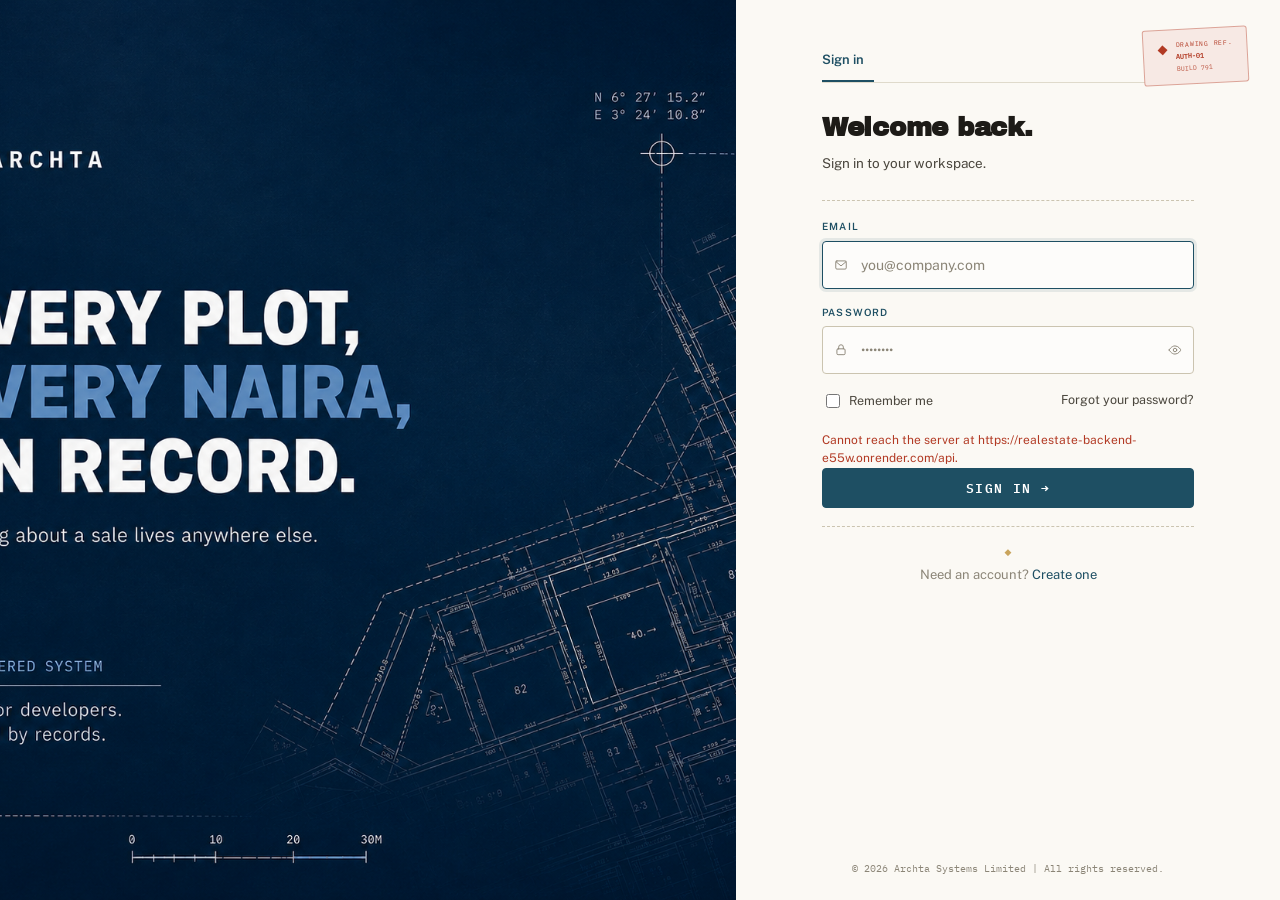
==== index.html @ e6be3edb "finish" ====
<!DOCTYPE html>
<html lang="en">
<head>
  <meta charset="UTF-8">
  <meta name="viewport" content="width=device-width, initial-scale=1.0">
  <meta name="color-scheme" content="light">
  <meta name="description" content="Archta — installment sales, allocations, collections and a daily AI brief for property developers.">
  <title>Archta — Real Estate Intelligence</title>

  <!-- Favicon as an inline SVG data URI: no extra file, no extra request, and
       no 404 in the console. The gold diamond on an indigo square is the same
       brand mark as the sidebar and the gate. -->
  <link rel="icon" href="data:image/svg+xml,%3Csvg xmlns='http://www.w3.org/2000/svg' viewBox='0 0 32 32'%3E%3Crect width='32' height='32' rx='7' fill='%231E4F63'/%3E%3Cpath d='M16 7l7 9-7 9-7-9z' fill='%23c9a45c'/%3E%3C/svg%3E">
  <link rel="apple-touch-icon" href="./apple-touch-icon.png">

  <!-- This URL gets pasted into WhatsApp constantly. Without these it previews
       as a blank card; with them every share is a small advertisement.
       og:image must be an absolute URL on a public host — a data URI is not
       fetched by WhatsApp or Twitter, so point this at a real file once you
       have one. realestate-frontend-pi.vercel.app is the confirmed frontend
       domain. -->
  <meta property="og:type" content="website">
  <meta property="og:site_name" content="Archta">
  <meta property="og:title" content="Archta — Real Estate Intelligence">
  <meta property="og:description" content="Installment sales, allocations and collections for property developers — with a brief on your desk at 7am telling you who has fallen behind.">
  <!-- TODO: og:image, og:url and server.js's own PRODUCTION_ORIGINS all
       point at realestate-frontend-pi.vercel.app — every one of them needs
       the same update, in the same commit, the day archta.io goes live.
       Nothing in this repo can confirm on its own whether that Vercel URL
       is still this deployment's real domain; verify against the actual
       Vercel project before changing it. -->
  <meta property="og:image" content="https://realestate-frontend-pi.vercel.app/og.png">
  <meta property="og:image:width" content="1200">
  <meta property="og:image:height" content="630">
  <!-- Placeholder — archta.io is not live yet. Update once it is. -->
  <meta property="og:url" content="https://archta.io">
  <meta name="twitter:card" content="summary_large_image">
  <meta name="theme-color" content="#1E4F63">

  <!-- Public Sans carries every UI surface now (realestate.css's --sans) —
       built for U.S. federal digital-records systems, the same job this
       product does for a developer's paper trail, and not the default
       everyone else's AI-generated dashboard also reaches for. Archivo
       Black is loaded for headline moments only (--display): the greeting,
       page titles, the gate — never body text. IBM Plex Mono is untouched:
       every money figure in the app still renders in it. portal.html and
       sign.html import the same three. -->
  <link rel="preconnect" href="https://fonts.googleapis.com">
  <link rel="preconnect" href="https://fonts.gstatic.com" crossorigin>
  <link href="https://fonts.googleapis.com/css2?family=Public+Sans:wght@400;500;600;700&family=Archivo+Black&family=IBM+Plex+Mono:wght@400;500;600&display=swap" rel="stylesheet">
  <link rel="stylesheet" href="./realestate.css">

  <!-- Sets window.__API_BASE__. A separate file rather than an inline block
       because the API serves this page under a CSP without 'unsafe-inline'. -->
  <script src="./config.js"></script>
</head>
<body>

<!-- ══ THE FRONT DOOR ═════════════════════════════════════════════════════
     Email and password, with Google as an option when GOOGLE_CLIENT_ID is
     configured on the server.

     What used to be here asked a Nigerian property developer to paste a raw
     JWT that somebody else generated by running `npm run token` in a
     terminal. There was no way to create an account, no way to reset a
     password, and no way to sign in from a second device. `npm run token`
     still exists — it is a debugging tool now, not the only way in. -->
<main class="gate" id="gate" hidden>
  <!-- THIRD rebuild of this panel, and the last: every prior round
       hand-built the blueprint (guides, mark, coordinates, compasses, floor
       plan, scale bar, headline) as positioned CSS/SVG pieces reproducing a
       reference image element-by-element. That reference now IS the panel —
       sup.png is the complete composition (logo, headline, blurb and all,
       baked into the pixels), so this section is just that one image,
       full-bleed, with no DOM to recreate any part of it. See .gate-brand
       in realestate.css for the background-image itself. -->
  <section class="gate-brand" role="img" aria-label="Archta. Every plot, every naira, on record. Nothing about a sale lives anywhere else."></section>

  <section class="gate-form-wrap">
    <!-- Item 13 — the rotated rust/terracotta stamp, reverted to the
         DRAWING REF. / AUTH-01 / BUILD 791 title-block text the earliest
         spec called for (a permit-number variant briefly replaced it).
         Decorative, same footing as every other drawing motif on this
         page: nothing here is a real license or a database record. -->
    <div class="gate-drawing-ref">
      <div class="gate-drawing-ref-diamond">◆</div>
      <div class="gate-drawing-ref-text">
        <div class="gate-drawing-ref-line1">DRAWING REF.</div>
        <div class="gate-drawing-ref-line2">AUTH-01</div>
        <div class="gate-drawing-ref-line3">BUILD 791</div>
      </div>
    </div>

    <div class="gate-card">

      <!-- The brand, for mobile only. Under 900px the whole left panel is
           hidden, which previously left a bare dark form with no indication of
           what you were signing into. Shown here instead of unhiding the panel
           because nobody scrolls past a product pitch to reach a password
           field on a phone. -->
      <div class="gate-card-brand"><i>◆</i> ARCHTA
        <span>Sales operations for property developers</span>
      </div>

      <div class="gate-tabs" role="tablist" id="gate-tabs">
        <button class="gate-tab" role="tab" id="tab-login" aria-selected="true" type="button">Sign in</button>
        <!-- Item 14 — hidden (realestate.css), not removed: realestate.js's
             wireGate() still does el('tab-register').addEventListener(...)
             and the boot sequence still does el('tab-register').hidden=true
             when registration is disabled — deleting the element outright
             would throw on both. Registration itself is untouched and still
             reachable via "Create one" below (item 24). -->
        <button class="gate-tab" role="tab" id="tab-register" aria-selected="false" type="button">Create account</button>
      </div>

      <!-- Sign in -->
      <form id="form-login" autocomplete="on" novalidate>
        <h1 class="gate-title">Welcome back.</h1>
        <p class="gate-sub" id="gate-login-sub">Sign in to your workspace.</p>

        <!-- Item 22's first dashed rule, repositioned per the approved
             reference image — after the subtitle and before the first
             field, not between the tab and the heading as the original
             text spec described. -->
        <hr class="gate-dashed">

        <div class="field gate-field-icon">
          <label for="login-email">Email</label>
          <svg class="gate-input-icon" viewBox="0 0 24 24" width="14" height="14" fill="none" stroke="currentColor" stroke-width="1.6" stroke-linecap="round" stroke-linejoin="round" aria-hidden="true">
            <rect x="3" y="5" width="18" height="14" rx="2"/><path d="M3.5 6.5l8.5 7 8.5-7"/>
          </svg>
          <input class="input" id="login-email" type="email" required autocomplete="username"
                 placeholder="you@company.com" spellcheck="false">
        </div>

        <div class="field gate-field-icon">
          <label for="login-password">Password</label>
          <svg class="gate-input-icon" viewBox="0 0 24 24" width="14" height="14" fill="none" stroke="currentColor" stroke-width="1.6" stroke-linecap="round" stroke-linejoin="round" aria-hidden="true">
            <rect x="5" y="10" width="14" height="10" rx="2"/><path d="M8 10V7a4 4 0 0 1 8 0v3"/>
          </svg>
          <input class="input" id="login-password" type="password" required autocomplete="current-password"
                 placeholder="••••••••">
          <!-- Password visibility toggle. Wired in realestate.js's
               wireGate(), not here — no inline onclick, same CSP reasoning
               every other handler in this app already follows. Two SVGs,
               one shown at a time via .hidden; the click handler swaps
               which one carries that class and flips the input's type. -->
          <button type="button" class="gate-password-toggle" id="toggle-login-password" aria-label="Show password">
            <svg class="gate-eye-icon" data-eye="on" viewBox="0 0 24 24" width="14" height="14" fill="none" stroke="currentColor" stroke-width="1.6" stroke-linecap="round" stroke-linejoin="round" aria-hidden="true">
              <path d="M2 12s3.5-7 10-7 10 7 10 7-3.5 7-10 7-10-7-10-7z"/><circle cx="12" cy="12" r="3"/>
            </svg>
            <svg class="gate-eye-icon hidden" data-eye="off" viewBox="0 0 24 24" width="14" height="14" fill="none" stroke="currentColor" stroke-width="1.6" stroke-linecap="round" stroke-linejoin="round" aria-hidden="true">
              <path d="M3 3l18 18"/>
              <path d="M10.6 5.2A10.6 10.6 0 0 1 12 5c6.5 0 10 7 10 7a17.6 17.6 0 0 1-3.1 4.1M6.6 6.6C4 8.3 2 12 2 12s3.5 7 10 7a9.7 9.7 0 0 0 4-.8"/>
              <path d="M9.9 9.9a3 3 0 0 0 4.2 4.2"/>
            </svg>
          </button>
        </div>

        <!-- Item 18 — moved out of gate-foot and up next to the field it
             belongs to. #link-forgot keeps its id and (therefore) its
             existing wireGate() click handler unchanged — only its position
             and class list move. remember-me has no backend/session-length
             counterpart to wire to; it is exactly as decorative here as it
             is in the reference design. -->
        <div class="gate-remember-row">
          <label class="gate-remember"><input type="checkbox" id="remember-me"> Remember me</label>
          <button class="link-quiet gate-forgot" type="button" id="link-forgot">Forgot your password?</button>
        </div>

        <p class="field-error hidden" id="login-error" role="alert"></p>

        <button class="btn primary block gate-submit" type="submit" id="login-submit">SIGN IN →</button>

        <div class="gate-alt" id="alt-login" hidden>or</div>
        <div id="google-slot"></div>

        <hr class="gate-dashed">
        <div class="gate-diamond-sep" aria-hidden="true">◆</div>

        <div class="gate-foot gate-foot-center">
          <span>Need an account? <button class="link-quiet" type="button" id="link-to-register">Create one</button></span>
        </div>
      </form>

      <!-- Create account -->
      <form id="form-register" autocomplete="on" novalidate hidden>
        <h1 class="gate-title">Create your workspace</h1>
        <p class="gate-sub" id="gate-register-sub">Your projects, buyers and payments, in one place.</p>

        <div class="field">
          <label for="reg-name">Your name</label>
          <input class="input" id="reg-name" type="text" autocomplete="name" placeholder="Chidi Okafor">
        </div>

        <div class="field">
          <label for="reg-company">Company</label>
          <input class="input" id="reg-company" type="text" autocomplete="organization" placeholder="Adron Homes">
        </div>

        <div class="field">
          <label for="reg-email">Email</label>
          <input class="input" id="reg-email" type="email" required autocomplete="username"
                 placeholder="you@company.com" spellcheck="false">
        </div>

        <div class="field">
          <label for="reg-password">Password</label>
          <input class="input" id="reg-password" type="password" required autocomplete="new-password"
                 placeholder="At least 12 characters">
          <p class="field-hint">Minimum 12 characters. Longer beats complicated.</p>
        </div>

        <p class="field-error hidden" id="reg-error" role="alert"></p>

        <button class="btn primary block lg mt-1" type="submit" id="reg-submit">Create account</button>

        <div class="gate-foot">
          <span>Already have one? <button class="link-quiet" type="button" id="link-to-login">Sign in</button></span>
        </div>
      </form>

      <!-- Forgot password — support-assisted for now, not self-service.
           Self-service reset emails would only ever reach this deployment's
           own Resend account owner, not the buyer or developer asking, so
           there is no form here to submit. -->
      <form id="form-forgot" novalidate hidden>
        <h1 class="gate-title">Reset your password</h1>
        <p class="gate-sub">Please contact support to reset your password.</p>

        <div class="gate-foot">
          <button class="link-quiet" type="button" id="link-back-login">Back to sign in</button>
        </div>
      </form>

      <!-- Choose a new password (reached from the emailed link) -->
      <form id="form-reset" autocomplete="on" novalidate hidden>
        <h1 class="gate-title">Choose a new password</h1>
        <p class="gate-sub">Then you will be signed straight in.</p>

        <div class="field">
          <label for="reset-password">New password</label>
          <input class="input" id="reset-password" type="password" required autocomplete="new-password"
                 placeholder="At least 12 characters">
        </div>

        <p class="field-error hidden" id="reset-error" role="alert"></p>

        <button class="btn primary block lg mt-1" type="submit" id="reset-submit">Set password and sign in</button>

        <div class="gate-foot">
          <button class="link-quiet" type="button" id="link-reset-cancel">Back to sign in</button>
        </div>
      </form>

      <!-- SECTION 2 — shown instead of landing in the app when POST /login
           answers requires_2fa: true (owner accounts with 2FA on). -->
      <form id="form-2fa" autocomplete="off" novalidate hidden>
        <h1 class="gate-title">Enter your code</h1>
        <p class="gate-sub">Open your authenticator app and enter the current code.</p>

        <div class="field">
          <label for="tfa-login-code">Code</label>
          <input class="input mono" id="tfa-login-code" inputmode="numeric" autocomplete="one-time-code"
                 maxlength="6" placeholder="123456" required>
        </div>

        <p class="field-hint">Lost your device? Use one of your backup codes instead.</p>

        <p class="field-error hidden" id="tfa-login-error" role="alert"></p>

        <button class="btn primary block lg mt-1" type="submit" id="tfa-login-submit">Verify</button>

        <div class="gate-foot">
          <button class="link-quiet" type="button" id="link-2fa-cancel">Back to sign in</button>
        </div>
      </form>

    </div>

    <!-- Item 25 — outside .gate-card on purpose: this stays visible across
         every gate form (sign in, reset, 2FA), not just login. The year
         itself is set once in realestate.js's wireGate() — no inline
         <script>, same CSP reasoning config.js's own header explains. -->
    <p class="gate-footer-line">© <span class="gate-footer-year"></span> Archta Systems Limited | All rights reserved.</p>
  </section>
</main>

<!-- ══ THE APP ═══════════════════════════════════════════════════════════ -->
<div class="shell" id="app" hidden>

  <aside class="sidebar" id="sidebar">
    <div class="sidebar-brand"><i>◆</i> ARCHTA</div>

    <!-- Only shown once a person belongs to more than one workspace —
         see realestate.js's renderWorkspaceSwitcher(). -->
    <div class="workspace-switcher hidden" id="workspace-switcher"></div>

    <nav class="nav" id="nav">
      <!-- Only shown when /auth/me reports is_group_owner — most owners are
           not part of a group, so this is hidden by default rather than a
           permanently-visible dead link. See realestate.js's
           renderGroupLink(). -->
      <div class="nav-group" id="nav-group-group">
        <div class="nav-label">Group</div>
        <a class="nav-item" href="#/group" data-nav="group"><span class="ico">◆</span> Group dashboard</a>
      </div>

      <div class="nav-group">
        <div class="nav-label">Operations</div>
        <a class="nav-item" href="#/dashboard" data-nav="dashboard"><span class="ico">◈</span> Command Center</a>
        <a class="nav-item" href="#/at-risk" data-nav="at-risk"><span class="ico">▲</span> At risk <span class="nav-count is-alert hidden" id="count-risk"></span></a>
        <a class="nav-item" href="#/tasks" data-nav="tasks"><span class="ico">✓</span> Tasks <span class="nav-count hidden" id="count-tasks"></span></a>
      </div>

      <div class="nav-group">
        <div class="nav-label">Inventory</div>
        <a class="nav-item" href="#/projects" data-nav="projects"><span class="ico">▣</span> Projects</a>
        <a class="nav-item" href="#/units" data-nav="units"><span class="ico">▤</span> Units</a>
      </div>

      <div class="nav-group">
        <div class="nav-label">Sales</div>
        <a class="nav-item" href="#/customers" data-nav="customers"><span class="ico">◎</span> Buyers</a>
        <a class="nav-item" href="#/reservations" data-nav="reservations"><span class="ico">◇</span> Reservations</a>
        <a class="nav-item" href="#/payments" data-nav="payments"><span class="ico">₦</span> Payments</a>
        <a class="nav-item" href="#/commissions" data-nav="commissions"><span class="ico">%</span> Commissions</a>
        <a class="nav-item" href="#/documents" data-nav="documents"><span class="ico">▥</span> Documents</a>
      </div>

      <div class="nav-group">
        <div class="nav-label">Management</div>
        <a class="nav-item" href="#/reports" data-nav="reports"><span class="ico">◫</span> Reports</a>
        <a class="nav-item" href="#/settings" data-nav="settings"><span class="ico">⚙</span> Settings</a>
      </div>
    </nav>

    <div class="sidebar-foot">
      <button class="who" id="btn-account" type="button">
        <span class="avatar" id="who-initials">—</span>
        <span class="who-text">
          <span class="who-name" id="who-name">Loading…</span>
          <span class="who-org" id="who-org"></span>
        </span>
      </button>
    </div>
  </aside>

  <div class="main">
    <header class="topbar">
      <button class="icon-btn menu-btn" id="btn-menu" type="button" aria-label="Menu">☰</button>

      <div class="search">
        <span class="ico">⌕</span>
        <input id="search-input" type="search" placeholder="Search buyers, units, projects…"
               autocomplete="off" spellcheck="false"
               aria-label="Search buyers, units and projects. Press slash to focus.">
        <!-- Decorative: the shortcut is announced in the input's own label
             instead, so a screen reader hears it once rather than as a stray
             character after the field. -->
        <kbd aria-hidden="true">/</kbd>
        <div class="search-results hidden" id="search-results"></div>
      </div>

      <div class="topbar-right">
        <!-- SECTION 14 — offline-first mode, sales_rep only. Both start
             hidden; realestate.js's own online/offline listeners and
             offline-queue.js's refreshSyncBadge() are what ever unhide
             them, and only for that one role. -->
        <span class="offline-banner hidden" id="offline-banner">Offline</span>
        <span class="sync-status hidden" id="sync-status" title="Tap to retry any failed submissions"></span>
        <span class="dateline" id="dateline"></span>
        <!-- SECTION 1 — push notifications. Hidden until R.notifications'
             own init has a real unread count to show; realestate.js wires
             the click handler and the dropdown. -->
        <button class="icon-btn" id="btn-notifications" type="button" aria-label="Notifications">
          <span aria-hidden="true">&#128276;&#xFE0E;</span><span class="notif-badge hidden" id="notif-count"></span>
        </button>
        <div class="notif-dropdown hidden" id="notif-dropdown"></div>
        <button class="btn ghost sm" id="btn-signout" type="button">Sign out</button>
        <!-- Under 640px the search bar gets squeezed between the hamburger and
             this button. Text hides, this icon-only twin takes over — same
             handler, .icon-btn like every other icon-only control in the app. -->
        <button class="icon-btn signout-icon-btn" id="btn-signout-icon" type="button" aria-label="Sign out">⎋</button>
      </div>
    </header>

    <div class="page" id="view"></div>
  </div>
</div>

<!-- Mobile only (realestate.css, max-width: 640px) — replaces the hamburger
     sidebar as the primary way to move around at that width, not an addition
     to it. Shares data-nav with the sidebar's own links on purpose: renderRoute
     already toggles .is-active on every [data-nav] element in the document
     (not just the sidebar's), and applyNavForRole already shows/hides every
     [data-nav] element by role the same way — so a role with a restricted nav
     (a Sales Executive has no 'at-risk' or 'tasks') gets a bottom nav with
     fewer tabs rather than one that 403s when tapped, for free, no new logic
     needed for either. -->
<!-- No .hidden class here — that utility is display:none !important
     (realestate.css), which would out-rank any later media-query override.
     Visibility below 640px is handled purely by .bottom-nav's own base rule
     (display:none) and its @media override, same as every other pure
     breakpoint-driven show/hide in this file. -->
<nav class="bottom-nav" id="bottom-nav" aria-label="Primary">
  <a class="bottom-nav-item" href="#/dashboard" data-nav="dashboard">
    <svg class="bottom-nav-icon" viewBox="0 0 24 24" fill="none" stroke="currentColor" stroke-width="1.6" stroke-linecap="round" stroke-linejoin="round">
      <rect x="4" y="4" width="7" height="7"/><rect x="13" y="4" width="7" height="7"/>
      <rect x="4" y="13" width="7" height="7"/><rect x="13" y="13" width="7" height="7"/>
    </svg>
    <span>Dashboard</span>
  </a>
  <a class="bottom-nav-item" href="#/customers" data-nav="customers">
    <svg class="bottom-nav-icon" viewBox="0 0 24 24" fill="none" stroke="currentColor" stroke-width="1.6" stroke-linecap="round" stroke-linejoin="round">
      <circle cx="8.5" cy="8" r="3.2"/><path d="M3 20c0-3.9 2.5-6.2 5.5-6.2S14 16.1 14 20"/>
      <circle cx="16.5" cy="9" r="2.6"/><path d="M13.8 14.3c.7-.5 1.6-.8 2.7-.8 2.6 0 4.5 1.8 4.5 5.3"/>
    </svg>
    <span>Buyers</span>
  </a>
  <a class="bottom-nav-item" href="#/at-risk" data-nav="at-risk">
    <svg class="bottom-nav-icon" viewBox="0 0 24 24" fill="none" stroke="currentColor" stroke-width="1.6" stroke-linecap="round" stroke-linejoin="round">
      <path d="M12 4.5l8.5 14.5H3.5z"/><path d="M12 10v3.5"/><path d="M12 16.5v.01"/>
    </svg>
    <span class="bottom-nav-badge hidden" id="bottom-count-risk"></span>
    <span>At Risk</span>
  </a>
  <a class="bottom-nav-item" href="#/payments" data-nav="payments">
    <svg class="bottom-nav-icon" viewBox="0 0 24 24" fill="none" stroke="currentColor" stroke-width="1.6" stroke-linecap="round" stroke-linejoin="round">
      <path d="M6 3h12v18l-2-1.3L14 21l-2-1.3L10 21l-2-1.3L6 21z"/><path d="M9 8h6M9 11.5h6M9 15h4"/>
    </svg>
    <span>Payments</span>
  </a>
  <a class="bottom-nav-item" href="#/tasks" data-nav="tasks">
    <svg class="bottom-nav-icon" viewBox="0 0 24 24" fill="none" stroke="currentColor" stroke-width="1.6" stroke-linecap="round" stroke-linejoin="round">
      <path d="M5 13l4.5 4.5L19 7"/>
    </svg>
    <span class="bottom-nav-badge hidden" id="bottom-count-tasks"></span>
    <span>Tasks</span>
  </a>
</nav>

<div class="toasts" id="toasts"></div>
<div id="overlay"></div>

<script src="./realestate.js"></script>
<script src="./offline-queue.js"></script>
<script src="./screens.js"></script>
</body>
</html>
---- realestate.css ----
/* ══════════════════════════════════════════════════════════════════════════
   ARCHTA — Real Estate Intelligence
   "Site Register." Built from the instruments of the trade this product
   actually runs on — a surveyor's benchmark, a permit stamp, a register
   book — instead of the generic indigo-SaaS palette every AI-generated
   dashboard reaches for this year. Third pass on this file: the first was
   black+gold, the second was light indigo (clean, but forgettable — see
   this file's own git history for the honest verdict), this one keeps the
   working structure of the second while replacing the two things that
   actually made it forgettable: the accent itself, and the typeface.

   THE IDEA
   Warm limestone paper, white cards, one deep cyanotype-blueprint teal
   (#1E4F63) carrying every primary action, link and "selected" state —
   the same JOB indigo did, drawn from architectural drafting instead of
   picked as "a nice blue". Gold is restored as the one rare signature,
   carried over from every earlier version of this product because it is
   the detail that already proved it works: the ◆ mark, and the Morning
   Brief's stamp. Nowhere else.

     blueprint   the one working accent — every button, every link, "selected"
     gold        rare on purpose — the mark, and the brief's stamp. Nothing else.
     moss        money in / positive outcomes
     warn        needs attention, not yet urgent
     danger      overdue / broken / failed
     dim         everything that is merely true

   WHAT IS DELIBERATELY ABSENT
   No glassmorphism, no gradient-on-gradient, no neon, no rounded-lg-
   everywhere. Hairline borders and small radii do the structural work a
   drop shadow would elsewhere — closer to a drawing on a table than a
   floating SaaS card.

   STRUCTURE
     1. Tokens          8. Tables
     2. Reset + type    9. Forms + buttons
     3. Auth gate      10. Badges, chips, tags
     4. App shell      11. Modal + drawer
     5. Sidebar        12. Toast
     6. Topbar         13. Dashboard-specific
     7. Cards + stats  14. Utilities + motion + responsive
   ══════════════════════════════════════════════════════════════════════════ */

/* ── 1. Tokens ─────────────────────────────────────────────────────────── */
:root {
  /* Surfaces, lightest first. Warm limestone, not cream — deliberately not
     the "warm cream + serif" combination that has become its own cliché. */
  --bg:        #EEEAE2;
  --bg-2:      #E7E2D8;
  --bg-3:      #DFDACD;
  --panel:     #FBF9F4;
  --panel-2:   #F2EFE7;
  --panel-3:   #E9E4D8;

  --line:        #DFDACB;
  --line-strong: #CBC4B0;
  --line-gold:   #E8D5A0;

  --text:       #1D1B17;
  --text-dim:   #4A463D;
  --text-faint: #8B8577;

  /* Gold survives as exactly two things: the ◆ mark, and the brief card's
     stamp. Never a background wash, never a general "pending" colour — see
     badges below, which now lean on warn/moss/danger/accent for that. */
  --gold:      #C9A45C;
  --gold-deep: #8A6526;
  --gold-soft: #FEF9EE;

  /* The one working accent, replacing indigo. Deep, desaturated cyanotype
     teal — drafting-table blue, not a SaaS blue. */
  --accent:       #1E4F63;
  --accent-2:     #163B4B;
  --accent-soft:  #E4EEF1;
  --accent-faint: #EFF5F6;

  /* The one surface that stays dark — the sidebar and the gate's brand
     panel, matched to sup.png's own deep navy so the login page and the
     app shell read as one product rather than two different dark blues. */
  --sidebar-bg:          #0B1F2E;
  --sidebar-line:        rgba(255, 255, 255, 0.08);
  --sidebar-text:        rgba(255, 255, 255, 0.58);
  --sidebar-text-active: #FFFFFF;
  --sidebar-active-bg:   #1A4A63;

  --danger:      #B23A24;
  --danger-soft: #F7E9E4;
  --moss:        #2F6B45;
  --moss-soft:   #E7F1E5;
  --warn:        #96631C;
  --warn-soft:   #F5EDD9;

  --ink-inv: #FFFFFF;

  /* Three faces, each with one job. --display (Archivo Black) is used
     sparingly — headline moments only (the greeting, page titles, the
     gate), never body text. --sans (Public Sans) is everything else —
     built for government records systems, the same job this product does
     for a developer's paper trail, and about as far from Inter's
     ubiquity as a legible UI face gets. --mono (IBM Plex Mono) is
     unchanged from every earlier version — it was already right. */
  --display: 'Archivo Black', 'Arial Black', sans-serif;
  --serif: 'Archivo Black', 'Arial Black', sans-serif;
  --sans:  'Public Sans', -apple-system, BlinkMacSystemFont, 'Segoe UI', system-ui, sans-serif;
  --mono:  'IBM Plex Mono', ui-monospace, 'SF Mono', Menlo, monospace;

  --sidebar-w: 236px;
  --topbar-h: 60px;
  /* Smaller, more architectural radii than a default SaaS "rounded-lg" —
     closer to a stamped permit tag than a soft app icon. */
  --radius: 4px;
  --radius-sm: 3px;

  /* A white-surfaced product still needs real shadows for anything that
     floats — there is no lighter surface to fall back on the way a dark
     theme uses a raised panel. Indigo-tinted rather than pure black, so a
     modal's shadow reads as part of the same palette instead of a generic
     drop-shadow. */
  --lift: 0 20px 60px rgba(30, 27, 75, 0.18);
  --lift-sm: 0 4px 12px rgba(0, 0, 0, 0.15);

  /* Design item 7 — one easing curve for every transition in the app,
     used already (var(--ease) appears throughout this file); the value
     itself changed here so every one of those existing uses picks up the
     new curve for free, rather than a second token being introduced
     alongside the old one. */
  --ease: cubic-bezier(0.4, 0, 0.2, 1);
}

/* ── 2. Reset + type ───────────────────────────────────────────────────── */
*, *::before, *::after { box-sizing: border-box; }

/* ── THE hidden ATTRIBUTE MUST WIN ─────────────────────────────────────────
   This is not boilerplate. The browser hides [hidden] elements through its own
   stylesheet, and ANY author `display` declaration beats a UA one — specificity
   does not even come into it. So `.gate { display: grid }` on
   `<main class="gate" hidden>` left the element fully visible.

   The symptom was the sign-in page and the whole app shell rendering stacked in
   one 200vh scrolling document, which is what "the login page sitting just
   above the dashboard" was. `#alt-login` (display:flex) and `#gate-tabs`
   (display:flex) were quietly broken the same way.

   Every element this app shows and hides uses the attribute, so this one rule
   is load-bearing. Do not remove it, and do not give a hideable element a
   `display` value expecting `hidden` to override it. */
[hidden] { display: none !important; }

html { -webkit-text-size-adjust: 100%; }

body {
  margin: 0;
  background: var(--bg);
  color: var(--text);
  font-family: var(--sans);
  font-size: 14px;
  line-height: 1.55;
  -webkit-font-smoothing: antialiased;
  -moz-osx-font-smoothing: grayscale;
}

h1, h2, h3, h4 { margin: 0; font-weight: 600; letter-spacing: -0.01em; }
p { margin: 0; }
a { color: inherit; }

button, input, select, textarea { font: inherit; color: inherit; }
button { cursor: pointer; background: none; border: none; padding: 0; }

::selection { background: var(--accent); color: #fff; }

:focus-visible {
  outline: 2px solid var(--accent);
  outline-offset: 2px;
  border-radius: 3px;
}

/* Scrollbars, so a light app does not get a jarring OS-default grey gutter. */
* { scrollbar-width: thin; scrollbar-color: var(--line-strong) var(--panel-2); }
*::-webkit-scrollbar { width: 10px; height: 10px; }
*::-webkit-scrollbar-track { background: var(--panel-2); }
*::-webkit-scrollbar-thumb { background: var(--line-strong); border-radius: 6px; }
*::-webkit-scrollbar-thumb:hover { background: var(--text-faint); }

/* Money. Tabular figures so a column of Naira lines up on the comma —
   the single most important typographic decision in the product. IBM Plex
   Mono stays exactly where it was; nothing about this token changed. */
.mono, .money {
  font-family: var(--mono);
  font-variant-numeric: tabular-nums;
  letter-spacing: -0.02em;
}

.eyebrow {
  font-size: 10px;
  letter-spacing: 0.2em;
  text-transform: uppercase;
  color: var(--text-faint);
  font-weight: 600;
}

/* --serif is Archivo Black now (a single 900-weight cut, no lighter weight
   shipped) — used by portal.js/sign.js's own empty-state titles and
   greeting headline via this class. font-weight:900, not 400: the old
   value was correct for Fraunces (a variable serif) and is exactly wrong
   here, since a browser asked for a weight the loaded face doesn't have
   either falls back out of the font stack or fakes a synthetic thin cut. */
.serif { font-family: var(--serif); text-transform: uppercase; font-weight: 900; }

/* ── 3. Auth gate ──────────────────────────────────────────────────────── */
.gate {
  min-height: 100vh;
  min-height: 100dvh;
  display: grid;
  grid-template-columns: 1.15fr 0.85fr;
  background: var(--bg);
}

/* THIRD rebuild of this panel. The first two hand-built the blueprint
   composition (guides, mark, coordinates, compasses, floor plan, scale
   bar, headline) as individually-positioned CSS/SVG pieces, chasing a
   reference image element-by-element across several rounds. sup.png is
   that composition already finished — headline and blurb baked into the
   pixels — so the panel is now just that one image, full-bleed. Nothing
   here is recreated in CSS or SVG.

   background-size:cover: sup.png was re-exported at 1351x1164 (~1.16:1)
   specifically to match this panel's own on-screen ratio — .gate gives
   this section 1.15 of 2fr, and with height pinned to the full viewport
   that ratio is roughly (0.575 * window width) : window height, which
   runs ~0.92:1 at 16:10 down to ~1.15-1.2:1 on a shorter/wider window.
   The original 1141x1379 (0.83:1, portrait) was badly mismatched against
   that — cover cropped the top and bottom (the "logo/scale-bar cut off"
   failure the very first hand-built version of this panel also had),
   contain left visible letterbox bars on the sides instead. The
   re-exported ratio sits close enough to the panel's real range that
   cover now fills edge-to-edge with only a sliver of crop at the extremes.
   var(--sidebar-bg) shows behind the image if it fails to load. */
.gate-brand {
  background: var(--sidebar-bg) url('./sup.png') center / cover no-repeat;
}

/* Three statements about behaviour, replacing what used to be three numbers
   pretending to be live metrics. Prose, because each one needs a clause to
   mean anything. */
.gate-points {
  list-style: none;
  margin: 34px 0 0;
  padding: 26px 0 0;
  border-top: 1px solid rgba(255, 255, 255, 0.12);
  display: flex;
  flex-direction: column;
  gap: 13px;
  max-width: 46ch;
}

.gate-points li {
  position: relative;
  padding-left: 20px;
  font-size: 13.5px;
  line-height: 1.55;
  color: rgba(255, 255, 255, 0.55);
}

/* A plain dot, not a gold diamond — the ◆ mark stays the one place that
   glyph and that colour appear together. */
.gate-points li::before {
  content: '•';
  position: absolute;
  left: 0;
  top: 0;
  color: rgba(255, 255, 255, 0.7);
  font-size: 13px;
  line-height: 1.6;
}

.gate-points b { color: rgba(255, 255, 255, 0.85); font-weight: 600; }

/* Desktop hides this: the full brand panel is already on the left, and two
   wordmarks on one screen is a mistake. It exists for the mobile breakpoint,
   where that panel is gone — so unlike .gate-brand above, this one sits on
   the WHITE form side, and reads accordingly: indigo text, gold mark. */
.gate-card-brand { display: none; }

.gate-form-wrap {
  position: relative;
  display: flex;
  flex-direction: column;
  align-items: center;
  padding: 40px 28px 24px;
  background: var(--panel);
}

/* Item 13, rebuilt to match the approved reference image — a rotated
   rust/terracotta permit stamp, not the mono title-block the text spec
   originally described. Reuses --danger/--danger-soft rather than
   introducing a new colour token: it is already this exact rust-red
   (#B23A24) elsewhere in the palette, just never on a light tint background
   like a real ink stamp before now. */
.gate-drawing-ref {
  position: absolute;
  top: 28px; right: 32px;
  display: flex;
  align-items: flex-start;
  gap: 8px;
  padding: 10px 14px;
  border: 1px solid rgba(178, 58, 36, 0.4);
  border-radius: 3px;
  background: var(--danger-soft);
  transform: rotate(-3deg);
}
.gate-drawing-ref-diamond { color: var(--danger); font-size: 13px; line-height: 1; margin-top: 2px; }
.gate-drawing-ref-line1 {
  font-family: var(--mono); font-size: 6.5px; text-transform: uppercase;
  letter-spacing: 0.12em; color: var(--danger); line-height: 1.5;
}
.gate-drawing-ref-line2 {
  font-family: var(--mono); font-size: 7px; font-weight: 600; color: var(--danger);
  line-height: 1.5; margin-top: 2px;
}
.gate-drawing-ref-line3 {
  font-family: var(--mono); font-size: 6.5px; color: var(--danger); opacity: 0.85;
  line-height: 1.5; margin-top: 2px;
}

.gate-card { width: 100%; max-width: 372px; }

/* Item 25 — outside .gate-card (index.html), always visible regardless of
   which gate form is showing; margin-top:auto is what pins it to the
   bottom of the flex column above. */
.gate-footer-line {
  margin-top: auto;
  padding-top: 24px;
  font-family: var(--mono);
  font-size: 10px;
  color: var(--text-faint);
  text-align: center;
}

.gate-title {
  font-family: var(--display);
  text-transform: none;
  font-size: 26px;
  font-weight: 900;
  letter-spacing: -0.01em;
  margin-bottom: 6px;
}

.gate-sub { color: var(--text-dim); margin-bottom: 26px; font-size: 13.5px; }

/* Tabs: sign in / create account. An underline indicator, not a filled
   pill — the accent colour IS the "you are here" signal now. Only Sign In
   is ever visible now (Create account hidden — item 14, see index.html's
   own comment on why it is display:none and not removed from the DOM). */
.gate-tabs {
  display: flex;
  gap: 4px;
  border-bottom: 1px solid var(--line);
  margin-bottom: 24px;
}

#tab-register { display: none; }

.gate-tab {
  flex: 1;
  padding: 10px 10px;
  padding-bottom: 10px;
  white-space: nowrap;
  border-bottom: 2.5px solid transparent;
  font-size: 13px;
  font-weight: 500;
  color: var(--text-faint);
  transition: color .18s var(--ease), border-color .18s var(--ease);
}

/* The one remaining tab: a label, not a control competing for a full flex
   share it no longer needs to share with anything. */
#tab-login { flex: 0; padding-left: 0; }

.gate-tab[aria-selected='true'] { color: var(--accent); border-bottom-color: var(--accent); font-weight: 600; }
.gate-tab:hover:not([aria-selected='true']) { color: var(--text-dim); }

.gate-alt {
  display: flex;
  align-items: center;
  gap: 12px;
  margin: 22px 0;
  color: var(--text-faint);
  font-size: 11px;
  letter-spacing: 0.14em;
  text-transform: uppercase;
}

.gate-alt::before, .gate-alt::after {
  content: '';
  flex: 1;
  height: 1px;
  background: var(--line);
}

/* Google renders its own button into this slot. */
#google-slot { display: flex; justify-content: center; }

/* Item 22 — the three dashed rules, replacing solid border-tops as the
   section separator inside the sign-in form specifically (the other gate
   forms — register, reset, 2FA — keep their existing solid .gate-foot
   border-top; this redesign only reaches the form item 16-24 describe). */
.gate-dashed { border: none; border-top: 1px dashed var(--line-strong); margin: 18px 0; }

/* Item 23 — between the last dashed rule and "Need an account". */
.gate-diamond-sep { text-align: center; color: var(--gold); font-size: 9px; margin: 6px 0; }

.gate-foot {
  margin-top: 26px;
  padding-top: 20px;
  border-top: 1px solid var(--line);
  font-size: 12.5px;
  color: var(--text-faint);
  display: flex;
  justify-content: space-between;
  gap: 12px;
  flex-wrap: wrap;
}

/* Item 24 — the sign-in form's own foot has only "Need an account?" left in
   it (Forgot your password moved up to .gate-remember-row, item 18), so the
   space-between/border-top treatment above (still used by every other gate
   form) is overridden here for a single centered line instead. */
.gate-foot-center {
  margin-top: 0;
  padding-top: 0;
  border-top: none;
  justify-content: center;
  font-size: 13px;
}
/* "Create one" — accent by default per the reference image, same reasoning
   .gate-forgot overrides .link-quiet's base color above. */
.gate-foot-center .link-quiet { color: var(--accent); }

/* Item 17 — envelope/lock icons inside the email/password inputs. */
.gate-field-icon { position: relative; }
.gate-input-icon {
  position: absolute;
  left: 12px;
  /* Anchored from the FIELD's bottom edge, not its top — the input is a
     fixed 48px (.gate-card .input) and is always the last element in these
     two fields, so bottom:17px (half of 48, minus half the 14px icon)
     centers it in the input regardless of the label's own line-height,
     which a fixed top offset would have to guess at and could drift out of
     sync with. */
  bottom: 17px;
  color: var(--text-faint);
  pointer-events: none;
}
.gate-field-icon .input { padding-left: 38px; }

/* Password visibility toggle — right side, mirroring the lock icon's own
   left-side positioning exactly (same bottom:17px anchor, same reasoning:
   robust against the label's line-height rather than a guessed top offset).
   Only the password field's input gets the extra right padding; the email
   field has no button there and does not need the room. */
.gate-password-toggle {
  position: absolute;
  right: 12px;
  bottom: 17px;
  background: none;
  border: none;
  padding: 0;
  margin: 0;
  color: var(--text-faint);
  cursor: pointer;
  display: flex;
  line-height: 0;
}
.gate-password-toggle:hover { color: var(--text-dim); }
#login-password { padding-right: 38px; }

/* Item 18 — remember-me / forgot-password row, directly under the password
   field. */
.gate-remember-row {
  display: flex;
  justify-content: space-between;
  align-items: center;
  margin: 12px 0 20px;
}
.gate-remember {
  display: flex;
  align-items: center;
  gap: 6px;
  font-size: 12.5px;
  color: var(--text-dim);
}
.gate-remember input { width: 14px; height: 14px; accent-color: var(--accent); }
/* Accent and underlined by default, per the reference image — .link-quiet's
   own base state (var(--text-dim), no underline until hover) is right for
   every OTHER quiet link in the app but reads as plain text here, not this
   one; a permanent underline is what marks it clickable at rest. */
.gate-forgot { font-size: 12.5px; color: var(--accent); text-decoration: underline; }

/* Item 19 — SIGN IN →, the one button on this form that gets the mono/
   letter-spaced drafting-plate treatment rather than the app-wide .btn.primary
   look (which every OTHER primary button in the product still uses
   unmodified — this class only ever applies inside .gate-card). */
.gate-submit {
  height: 48px;
  background: var(--accent);
  color: #fff;
  border-radius: 4px;
  font-family: var(--mono);
  font-weight: 600;
  letter-spacing: 0.1em;
  font-size: 13px;
}

/* Items 20-21, 26-27 — inputs and labels throughout every gate form, not
   just sign-in: consistent treatment across register/reset/2FA too, since
   they share this same card. Spacing here (6px label-to-input via .field's
   own margin-bottom, 16px between fields — see .field below) is the
   8/16/24/32 system item 26 asks for. */
.gate-card .field { margin-bottom: 16px; }
.gate-card .field label {
  text-transform: uppercase;
  font-size: 10px;
  letter-spacing: 0.12em;
  font-weight: 600;
  color: var(--accent);
  margin-bottom: 6px;
}
.gate-card .input {
  /* box-sizing:border-box, not a recalculated content-height, is the fix
     here — the base .input rule (no box-sizing reset anywhere in this
     file) carries 9px 12px padding, and this file's own .btn avoids the
     same trap only because IT uses 0 vertical padding + flex centering
     instead. An input can't do that (padding is what keeps typed text off
     the border), so height:48px under the default content-box would add
     that 18px of padding AND 2px of border on top, rendering at 68px. */
  box-sizing: border-box;
  height: 48px;
  background: rgba(255, 255, 255, 0.55) !important;
  border: 1px solid var(--line-strong);
  border-radius: 4px;
}
.gate-card .input:focus {
  border: 1.5px solid var(--accent);
  box-shadow: 0 0 0 3px rgba(30, 79, 99, 0.10);
  background: rgba(255, 255, 255, 0.55) !important;
}

/* The pale blue isn't coming from .input's own background above (already
   overridden !important) — it's Chrome/Safari's built-in autofill
   styling, which only a background-color declaration can never beat; the
   inset box-shadow trick is the one technique that actually paints over
   it, and -webkit-text-fill-color is needed alongside it because autofill
   also pins the text color independently of `color`. */
.gate-card .input:-webkit-autofill,
.gate-card .input:-webkit-autofill:hover,
.gate-card .input:-webkit-autofill:focus {
  -webkit-box-shadow: 0 0 0 1000px rgba(255, 255, 255, 0.55) inset;
  -webkit-text-fill-color: var(--text);
  caret-color: var(--text);
  border-color: var(--line-strong);
  transition: background-color 5000s ease-in-out 0s;
}

.link-quiet {
  color: var(--text-dim);
  text-decoration: none;
  border-bottom: 1px solid transparent;
  transition: color .16s, border-color .16s;
}

.link-quiet:hover { color: var(--accent); border-bottom-color: var(--accent); }

/* ── 4. App shell ──────────────────────────────────────────────────────── */
.shell {
  display: grid;
  grid-template-columns: var(--sidebar-w) 1fr;
  min-height: 100vh;
  min-height: 100dvh;
}

.main {
  min-width: 0; /* lets a wide table inside a grid child actually scroll */
  display: flex;
  flex-direction: column;
  background: var(--bg);
}

.page {
  padding: 26px 30px 72px;
  max-width: 1420px;
  width: 100%;
}

.page-head {
  display: flex;
  align-items: flex-end;
  justify-content: space-between;
  gap: 20px;
  flex-wrap: wrap;
  margin-bottom: 22px;
}

/* Design item 4 — H1: page titles and the dashboard greeting. */
.page-title {
  font-family: var(--display);
  text-transform: uppercase;
  font-size: 32px;
  font-weight: 900;
  letter-spacing: -0.01em;
}

/* Metadata level (12px, medium weight) — a subtitle is secondary
   information under the H1, not body content in its own right. */
.page-sub { color: var(--text-dim); font-size: 12px; font-weight: 500; margin-top: 3px; }
.page-actions { display: flex; gap: 8px; flex-wrap: wrap; }

/* ── 5. Sidebar ────────────────────────────────────────────────────────── */
/* The one surface that stays dark throughout the app — deep indigo, the
   same colour as the gate's brand panel. Every colour reference below is
   therefore one of the sidebar-* tokens or an explicit white/rgba(white),
   never the generic --text/--line tokens, which now resolve to LIGHT
   colours that would be close to invisible here. */
.sidebar {
  background: var(--sidebar-bg);
  border-right: 1px solid var(--sidebar-line);
  display: flex;
  flex-direction: column;
  position: sticky;
  top: 0;
  height: 100vh;
  height: 100dvh;
  overflow-y: auto;
}

.sidebar-brand {
  display: flex;
  align-items: center;
  gap: 10px;
  padding: 18px 18px 16px;
  border-bottom: 1px solid var(--sidebar-line);
  font-family: var(--mono);
  text-transform: uppercase;
  font-weight: 600;
  font-size: 12px;
  letter-spacing: 0.14em;
  color: var(--sidebar-text-active);
}

.sidebar-brand i {
  width: 28px; height: 28px;
  display: grid; place-items: center;
  background: var(--accent);
  border-radius: 7px;
  color: var(--gold);
  font-style: normal;
  font-size: 12px;
  flex-shrink: 0;
}

/* Only rendered when a person belongs to more than one workspace — a plain
   select, not a custom dropdown, so it inherits the OS's own accessibility
   for free rather than reimplementing a listbox for something opened rarely. */
.workspace-switcher { padding: 12px 14px; border-bottom: 1px solid var(--sidebar-line); }

.workspace-switcher-label {
  font-size: 9.5px;
  letter-spacing: 0.2em;
  text-transform: uppercase;
  color: var(--sidebar-text);
  margin-bottom: 6px;
}

.workspace-switcher select {
  width: 100%;
  background: rgba(255, 255, 255, 0.08);
  border: 1px solid var(--sidebar-line);
  border-radius: var(--radius-sm);
  color: var(--sidebar-text-active);
  font-family: var(--sans);
  font-size: 12.5px;
  padding: 7px 9px;
}

.nav { padding: 14px 10px; flex: 1; }

/* Design item 2 — quieter sidebar. 20px between groups (was 18px) is the
   only separation between them now; no colour rule was ever drawn here to
   begin with, so "remove separators, use gap spacing" was already true —
   this just widens the gap that was already doing that job alone. */
.nav-group + .nav-group { margin-top: 20px; }

.nav-label {
  font-size: 9px;
  letter-spacing: 0.09em;
  text-transform: uppercase;
  color: var(--sidebar-text);
  padding: 0 10px 7px;
  font-weight: 600;
}

.nav-item {
  display: flex;
  align-items: center;
  gap: 10px;
  width: 100%;
  padding: 8px 10px;
  border-radius: 8px;
  color: var(--sidebar-text);
  text-decoration: none;
  font-size: 12.5px;
  position: relative;
  border-left: 2px solid transparent;
  transition: background .12s var(--ease), color .12s var(--ease), border-color .12s var(--ease);
}

.nav-item:hover { background: rgba(255, 255, 255, 0.07); color: rgba(255, 255, 255, 0.85); }

/* A subtle tint + left rule now, not a filled block — quieter, but still
   unambiguous next to every unselected item's transparent border. Left
   padding drops by the same 2px the border adds, so the icon/label don't
   shift sideways the moment a row becomes active. */
.nav-item.is-active {
  background: var(--sidebar-active-bg);
  border-left-color: var(--accent);
  padding-left: 8px;
  color: var(--sidebar-text-active);
  font-weight: 600;
}

.nav-item .ico {
  width: 16px;
  text-align: center;
  font-size: 14px;
  opacity: 0.85;
  flex-shrink: 0;
}

.nav-count {
  margin-left: auto;
  font-family: var(--mono);
  font-size: 10.5px;
  padding: 1px 6px;
  border-radius: 20px;
  background: rgba(255, 255, 255, 0.12);
  color: rgba(255, 255, 255, 0.7);
}

.nav-count.is-alert { background: var(--danger); color: #fff; }

.sidebar-foot { border-top: 1px solid var(--sidebar-line); padding: 12px 10px; }

.who {
  display: flex;
  align-items: center;
  gap: 10px;
  padding: 8px 10px;
  border-radius: var(--radius-sm);
  width: 100%;
  text-align: left;
  background: transparent;
}

.who:hover { background: rgba(255, 255, 255, 0.07); }

.avatar {
  width: 28px; height: 28px;
  border-radius: 50%;
  background: var(--accent);
  color: #fff;
  display: grid; place-items: center;
  font-size: 11px;
  font-weight: 700;
  flex-shrink: 0;
  overflow: hidden;
}
.avatar img { width: 100%; height: 100%; object-fit: cover; display: block; }

.who-text { min-width: 0; }
.who-name { font-size: 12.5px; color: var(--sidebar-text-active); white-space: nowrap; overflow: hidden; text-overflow: ellipsis; }
.who-org { font-size: 11px; color: var(--sidebar-text); white-space: nowrap; overflow: hidden; text-overflow: ellipsis; }

/* ── 6. Topbar ─────────────────────────────────────────────────────────── */
.topbar {
  height: var(--topbar-h);
  border-bottom: 1px solid var(--line);
  display: flex;
  align-items: center;
  gap: 14px;
  padding: 0 30px;
  position: sticky;
  top: 0;
  z-index: 40;
  background: var(--panel);
  box-shadow: 0 1px 3px rgba(80, 80, 160, 0.06);
}

.search { position: relative; flex: 1; max-width: 500px; transition: max-width .16s var(--ease); }
/* "Expand slightly" on focus — a few px of breathing room past the resting
   500px, not a jarring resize; the transition above is what makes it read
   as an expansion rather than a snap. */
.search:focus-within { max-width: 530px; }

.search input {
  width: 100%;
  height: 38px;
  background: var(--panel-2);
  border: 1px solid var(--line-strong);
  border-radius: 8px;
  padding: 0 12px 0 32px;
  font-size: 14px;
  transition: border-color .16s, background .16s, box-shadow .16s;
}

.search input::placeholder { color: var(--text-faint); }
.search input:focus {
  outline: none;
  border-color: var(--accent);
  background: var(--panel);
  box-shadow: 0 0 0 4px var(--accent-faint);
}

.search .ico {
  position: absolute;
  left: 11px; top: 50%;
  transform: translateY(-50%);
  color: var(--text-faint);
  font-size: 12px;
  pointer-events: none;
}

.search kbd {
  position: absolute;
  right: 9px; top: 50%;
  transform: translateY(-50%);
  font-family: var(--mono);
  font-size: 10px;
  color: var(--text-faint);
  border: 1px solid var(--line);
  border-radius: 3px;
  padding: 1px 5px;
  pointer-events: none;
}

.search:focus-within kbd { display: none; }

/* Results drop straight under the box; four sections, keyboard navigable. */
.search-results {
  position: absolute;
  top: calc(100% + 6px);
  left: 0; right: 0;
  background: var(--panel);
  border: 1px solid var(--line);
  border-radius: var(--radius);
  box-shadow: var(--lift);
  max-height: 66vh;
  overflow-y: auto;
  z-index: 60;
  padding: 6px;
}

/* Smaller than the default .empty padding (34px 20px) — this one sits inside
   an already-compact dropdown, not a full card. */
.search-results .empty { padding: 22px; }

.search-section {
  padding: 8px 10px 4px;
  font-size: 9.5px;
  letter-spacing: 0.18em;
  text-transform: uppercase;
  color: var(--text-faint);
}

.search-hit {
  display: flex;
  align-items: center;
  gap: 10px;
  width: 100%;
  padding: 8px 10px;
  border-radius: var(--radius-sm);
  text-align: left;
  font-size: 13px;
}

.search-hit:hover, .search-hit.is-cursor { background: var(--accent-faint); }
.search-hit .hit-meta { margin-left: auto; color: var(--text-faint); font-size: 11.5px; }

/* Desktop's stand-in for tapping a tel: link — there is usually no dialer to
   hand it to, so this shows the number instead. Positioned in JS (top/left
   set inline from the trigger's own bounding rect), same reasoning as
   .search-results but anchored to an arbitrary button rather than one fixed
   header field. */
.call-popup {
  position: absolute;
  background: var(--panel);
  border: 1px solid var(--line);
  border-radius: var(--radius);
  box-shadow: var(--lift);
  z-index: 150;
  padding: 10px 12px;
  display: flex;
  align-items: center;
  gap: 10px;
  animation: fade .12s var(--ease);
}

.call-popup-number {
  font-family: var(--mono);
  font-variant-numeric: tabular-nums;
  font-size: 13px;
  white-space: nowrap;
}

.topbar-right { display: flex; align-items: center; gap: 8px; margin-left: auto; }

.dateline {
  font-family: var(--mono);
  font-size: 11px;
  color: var(--text-faint);
  white-space: nowrap;
}

/* ── 7. Cards + stats ──────────────────────────────────────────────────── */
.card {
  background: var(--panel);
  border: 1px solid var(--line);
  border-radius: var(--radius);
  box-shadow: 0 1px 3px rgba(80, 80, 160, 0.06);
  overflow: hidden;
}

.card + .card { margin-top: 16px; }

.card-head {
  display: flex;
  align-items: center;
  gap: 12px;
  padding: 14px 18px;
  border-bottom: 1px solid var(--line);
}

/* Design item 4 — H2: card titles and section headers. */
.card-title { font-family: var(--sans); font-size: 18px; font-weight: 600; }
/* Unscoped: used inside .card-head, .modal-head and .toast alike — always
   the same job, pushing whatever follows it to the far edge of a flex row. */
.spacer { flex: 1; }
.card-body { padding: 18px; }
.card-body.flush { padding: 0; }

/* Dashboard progressive disclosure — the collapsed "Show N …" bar standing
   in for the Drafted follow-ups / Tasks cards until clicked open. Full
   card width and height so opening it doesn't shift the row above by a
   sliver, just swaps the bar for the real card in place. */
.collapsible-toggle {
  width: 100%; display: flex; align-items: center; justify-content: space-between;
  padding: 14px 18px; background: none; border: none; cursor: pointer;
  font-size: 13.5px; font-weight: 600; color: var(--text); text-align: left;
}
.collapsible-toggle:hover { color: var(--accent); }
.collapsible-chevron { color: var(--text-faint); font-size: 11px; }

/* SECTION 23 — the dashboard's setup checklist card. */
.onboarding-steps { list-style: none; margin: 0; padding: 0; display: grid; grid-template-columns: repeat(2, minmax(0, 1fr)); gap: 8px 20px; }
.onboarding-steps li { display: flex; align-items: baseline; gap: 8px; font-size: 13px; color: var(--text-faint); }
.onboarding-steps li.done { color: var(--text); }
.onboarding-steps li a { color: inherit; text-decoration: underline; text-underline-offset: 2px; }
.onboarding-mark { font-family: var(--mono); flex-shrink: 0; }

.grid { display: grid; gap: 16px; }
.grid.cols-2 { grid-template-columns: repeat(2, minmax(0, 1fr)); }
.grid.cols-3 { grid-template-columns: repeat(3, minmax(0, 1fr)); }
.grid.cols-4 { grid-template-columns: repeat(4, minmax(0, 1fr)); }
.grid.split { grid-template-columns: minmax(0, 1.35fr) minmax(0, 1fr); }

/* Design item 3 — stat tiles, cleaner. No box-shadow, no coloured top rule
   (the old accent-X modifier is gone from stat() in screens.js entirely) —
   just the 1px border every other card in this app already uses, and the
   number itself carries whatever colour signal is needed via .stat-value's
   own tone classes below. The number is the hero now, not the card. */
.stat {
  background: var(--panel);
  border: 1px solid var(--line);
  border-radius: var(--radius);
  padding: 16px 18px;
  position: relative;
  overflow: hidden;
  transition: transform .12s var(--ease), border-color .12s var(--ease);
}
.stat:hover { transform: translateY(-1px); border-color: var(--line-strong); }

.stat-label {
  font-size: 11px;
  color: var(--text-faint);
  font-weight: 400;
}

.stat-value {
  font-family: var(--mono);
  font-variant-numeric: tabular-nums;
  font-size: 22px;
  font-weight: 700;
  letter-spacing: -0.02em;
  margin-top: 8px;
  line-height: 1.1;
  color: var(--text);
}

.stat-value.moss { color: var(--moss); }
.stat-value.clay { color: var(--danger); }
.stat-value.gold { color: var(--accent); }

/* The tile's own small trend line — "14 payments", "9 installments" — a
   plain count, not a second figure competing with the hero value above it. */
.stat-sub { font-size: 11px; color: var(--text-faint); margin-top: 5px; }

/* ── 8. Tables ─────────────────────────────────────────────────────────── */
/* Wide tables scroll inside their own container. The page body must never
   scroll sideways. */
.table-wrap { overflow-x: auto; }

table.data {
  width: 100%;
  border-collapse: collapse;
  font-size: 13px;
  min-width: 620px;
}

table.data th {
  text-align: left;
  font-size: 10.5px;
  letter-spacing: 0.06em;
  text-transform: uppercase;
  color: var(--text-faint);
  font-weight: 700;
  padding: 10px 16px;
  border-bottom: 2px solid var(--line);
  white-space: nowrap;
  background: var(--panel-2);
  position: sticky;
  top: 0;
  z-index: 1;
}

table.data td {
  padding: 13px 16px;
  border-bottom: 1px solid var(--line);
  vertical-align: middle;
  color: var(--text);
}

table.data tbody tr:last-child td { border-bottom: none; }
table.data tbody tr { transition: background .08s var(--ease); }
/* Faint alternating rows — every other row a hair off white — so a dense
   table stays scannable without a hard border on every line. */
table.data tbody tr:nth-child(even) { background: var(--panel-2); }
table.data tbody tr:hover { background: var(--accent-faint); }
table.data tr.is-clickable { cursor: pointer; }

/* A voided payment stays in the ledger — it happened, it was just wrong —
   dimmed rather than hidden, so the correction is visible next to the entry
   it corrects. */
table.data tr.is-voided { opacity: .5; }

/* CSV import column mapping: a column nothing could confidently match
   defaults to "Skip this column" and stays amber until a human either
   confirms that or points it somewhere else. */
table.data tr.map-row-unmatched td { background: var(--warn-soft); }
table.data tr.map-row-unmatched:hover td { background: var(--warn-soft); }

table.data td.num, table.data th.num {
  text-align: right;
  font-family: var(--mono);
  font-variant-numeric: tabular-nums;
  letter-spacing: -0.02em;
  white-space: nowrap;
}

.cell-primary { font-weight: 500; }
.cell-meta { color: var(--text-faint); font-size: 11.5px; margin-top: 2px; }

/* ── 9. Forms + buttons ────────────────────────────────────────────────── */
.field { margin-bottom: 15px; }
.field:last-child { margin-bottom: 0; }

.field label, .label {
  display: block;
  font-size: 12px;
  letter-spacing: 0;
  text-transform: none;
  color: var(--text-dim);
  font-weight: 600;
  margin-bottom: 6px;
}

.input, .select, .textarea {
  width: 100%;
  background: var(--panel);
  border: 1.5px solid var(--line-strong);
  border-radius: 8px;
  padding: 9px 12px;
  font-size: 14px;
  transition: border-color .16s, background .16s, box-shadow .16s;
}

.input::placeholder, .textarea::placeholder { color: var(--text-faint); }

.input:focus, .select:focus, .textarea:focus {
  outline: none;
  border-color: var(--accent);
  background: var(--panel);
  box-shadow: 0 0 0 3px var(--accent-faint);
}

.input:disabled, .select:disabled, .textarea:disabled { opacity: 0.5; cursor: not-allowed; }
.input.is-error, .select.is-error { border-color: var(--danger); box-shadow: 0 0 0 3px rgba(239, 68, 68, 0.12); }

.textarea { resize: vertical; min-height: 82px; line-height: 1.6; }

/* The native select arrow is bright grey on every platform; replace it. */
.select {
  appearance: none;
  background-image: url("data:image/svg+xml;charset=utf-8,%3Csvg xmlns='http://www.w3.org/2000/svg' width='10' height='6' fill='none'%3E%3Cpath d='M1 1l4 4 4-4' stroke='%239CA3AF' stroke-width='1.4' stroke-linecap='round'/%3E%3C/svg%3E");
  background-repeat: no-repeat;
  background-position: right 12px center;
  padding-right: 32px;
}

/* Amount fields carry the currency, so nobody types "₦" into a number field. */
.input-money { position: relative; }
.input-money .input { padding-left: 26px; font-family: var(--mono); }
.input-money::before {
  content: '₦';
  position: absolute;
  left: 11px; top: 50%;
  transform: translateY(-50%);
  color: var(--text-faint);
  font-family: var(--mono);
  font-size: 13px;
  pointer-events: none;
}

.field-hint { font-size: 11.5px; color: var(--text-faint); margin-top: 5px; line-height: 1.5; }
.field-hint.warn { color: var(--warn); }
.field-error { font-size: 12px; color: var(--danger); margin-top: 5px; }

.field-row { display: grid; gap: 13px; grid-template-columns: repeat(2, minmax(0, 1fr)); }
.field-row.three { grid-template-columns: repeat(3, minmax(0, 1fr)); }

.check {
  display: flex;
  align-items: flex-start;
  gap: 9px;
  cursor: pointer;
  font-size: 13.5px;
  padding: 3px 0;
}

.check input {
  appearance: none;
  width: 16px; height: 16px;
  margin: 2px 0 0;
  border: 1px solid var(--line-strong);
  border-radius: 4px;
  background: var(--panel);
  flex-shrink: 0;
  position: relative;
  cursor: pointer;
  transition: background .14s, border-color .14s;
}

.check input:checked { background: var(--accent); border-color: var(--accent); }

.check input:checked::after {
  content: '';
  position: absolute;
  left: 5px; top: 1.5px;
  width: 4px; height: 8px;
  border: solid #fff;
  border-width: 0 2px 2px 0;
  transform: rotate(45deg);
}

/* Exactly 3 button types: this bare rule is Secondary (white/panel
   background, bordered), .primary and .danger are the other two. No other
   modifier changes appearance or size — everything is 40px/4px so a row of
   mixed buttons lines up. */
.btn {
  display: inline-flex;
  align-items: center;
  justify-content: center;
  gap: 7px;
  height: 40px;
  padding: 0 16px;
  border-radius: 4px;
  border: 1px solid var(--line-strong);
  background: var(--panel);
  color: var(--text-dim);
  font-size: 13px;
  font-weight: 600;
  white-space: nowrap;
  transition: background .15s var(--ease), border-color .15s var(--ease), opacity .15s, box-shadow .15s var(--ease), transform .08s var(--ease);
}

.btn:hover:not(:disabled) { background: var(--panel-3); border-color: var(--line-strong); }
.btn:active:not(:disabled) { transform: scale(0.98); }
.btn:disabled { opacity: 0.45; cursor: not-allowed; }

/* One indigo button per screen. Its scarcity is what makes it read as
   "this is the thing to do". */
.btn.primary {
  background: var(--accent);
  border-color: var(--accent);
  color: #fff;
}
.btn.primary:hover:not(:disabled) { background: var(--accent-2); border-color: var(--accent-2); }
.btn.primary:focus-visible { box-shadow: 0 0 0 3px var(--accent-faint); }

/* The AI-action button — reserved for "Regenerate brief" alone, everywhere
   else in the operator app. A quieter, tinted twin of primary rather than a
   second loud colour. (The buyer portal also uses this class for its own,
   separately-scoped CTAs — untouched here.) */
.btn.brass {
  background: var(--accent-soft);
  border: 1px solid rgba(30, 79, 99, 0.2);
  color: var(--accent);
}
.btn.brass:hover:not(:disabled) { background: var(--accent-faint); }

.btn.danger { background: var(--danger); border-color: var(--danger); color: #fff; }
.btn.danger:hover:not(:disabled) { opacity: 0.88; }

.btn.block { width: 100%; }

/* The quiet button: a link that behaves like a control. Used on every
   "Copy for WhatsApp" and every "Done" — actions that are frequent, minor,
   and must not compete with the one primary button on screen. */
.btn-quiet {
  display: inline-flex;
  align-items: center;
  gap: 6px;
  height: 27px;
  padding: 0 10px;
  border-radius: var(--radius-sm);
  border: 1px solid var(--line-strong);
  background: transparent;
  color: var(--text-dim);
  font-size: 12px;
  font-weight: 500;
  white-space: nowrap;
  transition: color .15s var(--ease), border-color .15s var(--ease), background .15s var(--ease), transform .08s var(--ease);
}

.btn-quiet:hover:not(:disabled) {
  color: var(--accent);
  border-color: var(--accent);
  background: var(--accent-faint);
}

.btn-quiet:active:not(:disabled) { transform: scale(0.98); }

.btn-quiet:disabled { opacity: 0.4; cursor: not-allowed; }
.btn-quiet.is-done { color: var(--moss); border-color: rgba(5, 150, 105, 0.35); background: var(--moss-soft); }

.btn-row { display: flex; gap: 8px; flex-wrap: wrap; align-items: center; }

/* A working button says so, rather than sitting there looking broken. */
.is-working { position: relative; color: transparent !important; pointer-events: none; }

.is-working::after {
  content: '';
  position: absolute;
  width: 13px; height: 13px;
  top: calc(50% - 7px); left: calc(50% - 7px);
  border: 1.5px solid var(--text);
  border-top-color: transparent;
  border-radius: 50%;
  animation: spin .62s linear infinite;
}

.btn.brass.is-working::after { border-color: var(--accent); border-top-color: transparent; }
.btn.primary.is-working::after { border-color: #fff; border-top-color: transparent; }

@keyframes spin { to { transform: rotate(360deg); } }

/* ── 10. Badges, chips, tags ───────────────────────────────────────────── */
/* Square permit tags, not rounded pills — closer to a stamped status mark
   than a soft SaaS chip. */
.badge {
  display: inline-flex;
  align-items: center;
  gap: 5px;
  padding: 2px 8px;
  border-radius: 2px;
  font-size: 10.5px;
  font-weight: 600;
  letter-spacing: 0.04em;
  text-transform: uppercase;
  border: 1px solid transparent;
  white-space: nowrap;
}

/* Positive / complete states. */
.badge.available, .badge.paid, .badge.active, .badge.kept,
.badge.completed, .badge.confirmed, .badge.sold, .badge.approved,
.badge.credit-excellent, .badge.credit-good {
  background: var(--moss-soft); color: var(--moss); border-color: rgba(5, 150, 105, 0.28);
}

/* Late / broken / failed states. */
.badge.overdue, .badge.broken, .badge.cancelled, .badge.failed,
.badge.legal, .badge.final_notice, .badge.removed, .badge.credit-at_risk,
.badge.blacklisted, .badge.expired {
  background: var(--danger-soft); color: var(--danger); border-color: rgba(239, 68, 68, 0.28);
}

/* Needs-attention states — amber, not gold. reserved is included by name
   per the product's own status-badge spec; the rest (open items, an
   escalation still short of "legal", an unaccepted invite) read the same
   "not wrong yet, but worth a look" way. */
.badge.reserved, .badge.open, .badge.accrued,
.badge.formal_notice, .badge.reminder, .badge.invited, .badge.credit-fair {
  background: var(--warn-soft); color: var(--warn); border-color: #FDE68A;
}

/* Informational / in-progress states — a document moving through its own
   workflow, or a post pinned for visibility. Indigo, the same accent as
   every link and primary action, never gold. */
.badge.generated, .badge.sent, .badge.signed, .badge.pinned {
  background: var(--accent-soft); color: var(--accent); border-color: rgba(30, 79, 99, 0.24);
}

/* Neutral / inert states — nothing due yet, nothing decided, a record no
   longer live. */
.badge.none, .badge.pending, .badge.planning, .badge.dismissed, .badge.archived,
.badge.void, .badge.sold_out, .badge.waived, .badge.skipped, .badge.superseded {
  background: var(--panel-3); color: var(--text-faint); border-color: var(--line-strong);
}
.badge.waived { opacity: 0.7; }

/* ── Risk severity, shared by risk-chip and any future severity badge ──── */
.badge.high { background: var(--danger-soft); color: var(--danger); border-color: #FECACA; }
.badge.medium { background: var(--warn-soft); color: var(--warn); border-color: #FDE68A; }
.badge.low { background: var(--accent-soft); color: var(--accent); border-color: rgba(30, 79, 99, 0.24); }

/* Design item 1 — the morning brief's numbered risk list, replacing the
   old coloured-pill risk-chip entirely. A plain list, not cards: the
   number and the text ARE the hierarchy now, and the only colour left is
   one small dot per row (see screens.js's riskDotClass — four fixed
   thresholds on days_late, nothing computed inline). */
.risk-list { list-style: none; margin: 14px 0 0; padding: 0; display: flex; flex-direction: column; }
.risk-list-row {
  display: flex;
  align-items: baseline;
  gap: 8px;
  padding: 7px 0;
  border-bottom: 1px solid var(--line);
  font-size: 13px;
}
.risk-list-row:last-child { border-bottom: none; }
.risk-list-row[data-buyer] { cursor: pointer; }
.risk-list-row[data-buyer]:hover .risk-list-text b { color: var(--accent); }

.risk-list-num { font-family: var(--mono); color: var(--text-faint); flex-shrink: 0; }
.risk-list-text { flex: 1; color: var(--text-dim); min-width: 0; }
.risk-list-text b { font-weight: 600; color: var(--text); transition: color .15s var(--ease); }

/* The one remaining colour in this card — four fixed thresholds on
   days_late, not the AI's own low/medium/high severity read. */
.risk-list-dot { width: 7px; height: 7px; border-radius: 50%; flex-shrink: 0; margin-left: auto; align-self: center; }
.risk-list-dot.risk-dot-red    { background: var(--danger); }
.risk-list-dot.risk-dot-amber  { background: #C97A2B; }
.risk-list-dot.risk-dot-yellow { background: #D4B106; }
.risk-list-dot.risk-dot-grey   { background: var(--text-faint); }

.risk-list-viewall { display: inline-block; margin-top: 10px; font-size: 12.5px; }

/* Anything the AI wrote is marked. Every output here is a proposal a human
   sends, and the mark is how you tell at a glance — indigo, not gold; gold
   stays reserved for the ◆ mark and the brief's own left rule. */
.tag-ai {
  display: inline-flex;
  align-items: center;
  height: 15px;
  padding: 0 5px;
  margin-right: 6px;
  border-radius: 3px;
  background: var(--accent-soft);
  border: 1px solid rgba(30, 79, 99, 0.24);
  color: var(--accent);
  font-family: var(--mono);
  font-size: 9px;
  font-weight: 600;
  letter-spacing: 0.08em;
}

.pill {
  display: inline-flex;
  align-items: center;
  gap: 6px;
  height: 28px;
  padding: 0 11px;
  border-radius: 20px;
  border: 1px solid var(--line-strong);
  background: var(--panel);
  font-size: 12.5px;
  color: var(--text-dim);
  transition: border-color .15s, color .15s, background .15s;
}

.pill:hover { color: var(--text); border-color: var(--line-strong); }
.pill.is-on { border-color: var(--accent); color: var(--accent); background: var(--accent-soft); }

.filter-row { display: flex; gap: 7px; flex-wrap: wrap; align-items: center; margin-bottom: 15px; }

/* SECTION 4 — bulk action bar, Buyers screen. Accent-tinted rather than a
   plain panel: this only appears once something is selected, and the tint
   is what makes that state change actually register at a glance. */
.bulk-action-bar {
  display: flex; align-items: center; justify-content: space-between; gap: 12px;
  flex-wrap: wrap; padding: 10px 14px; margin-bottom: 15px;
  background: var(--accent-soft); border: 1px solid rgba(30, 79, 99, 0.24); border-radius: var(--radius);
}
.bulk-count { font-size: 13px; font-weight: 600; color: var(--accent); }

.pagination {
  display: flex;
  align-items: center;
  justify-content: space-between;
  gap: 12px;
  margin-top: 14px;
  flex-wrap: wrap;
}

/* ── 11. Modal + drawer ────────────────────────────────────────────────── */
.scrim {
  position: fixed;
  inset: 0;
  background: rgba(30, 27, 75, 0.45);
  backdrop-filter: blur(2px);
  z-index: 100;
  display: grid;
  place-items: center;
  padding: 22px;
  animation: fade .16s var(--ease);
}

.modal {
  background: var(--panel);
  border: 1px solid var(--line);
  border-radius: 12px;
  box-shadow: var(--lift);
  width: 100%;
  max-width: 520px;
  max-height: calc(100vh - 44px);
  max-height: calc(100dvh - 44px);
  display: flex;
  flex-direction: column;
  animation: modal-in .18s var(--ease);
}

.modal.wide { max-width: 800px; }

.modal-head {
  display: flex;
  align-items: center;
  gap: 12px;
  padding: 16px 20px;
  border-bottom: 1px solid var(--line);
  background: var(--panel);
}

.modal-title { font-family: var(--display); text-transform: uppercase; font-size: 16px; font-weight: 900; }
.modal-body { padding: 20px; overflow-y: auto; }

.modal-foot {
  display: flex;
  justify-content: flex-end;
  gap: 8px;
  padding: 14px 20px;
  border-top: 1px solid var(--line);
  background: var(--panel-2);
}

.icon-btn {
  width: 28px; height: 28px;
  display: grid; place-items: center;
  border-radius: var(--radius-sm);
  color: var(--text-faint);
  font-size: 15px;
  transition: background .14s, color .14s, transform .08s var(--ease);
  flex-shrink: 0;
}

.icon-btn:hover { background: var(--panel-3); color: var(--text); }
.icon-btn:active { transform: scale(0.98); }

/* SECTION 1 — the topbar bell. #btn-notifications needs position:relative
   (set on .topbar-right > button generically would be too broad, so this
   selector is scoped to the one button that has a badge) so the count pill
   can sit at its corner rather than pushing the glyph aside. */
#btn-notifications, #btn-portal-notifications { position: relative; }
.notif-badge {
  position: absolute; top: 2px; right: 2px;
  min-width: 15px; height: 15px; padding: 0 3px;
  border-radius: 8px; background: var(--danger); color: var(--ink-inv);
  font-family: var(--mono); font-size: 9.5px; font-weight: 700;
  display: flex; align-items: center; justify-content: center;
  line-height: 1;
}
.notif-dropdown {
  position: absolute; top: var(--topbar-h); right: 12px;
  width: 320px; max-width: calc(100vw - 24px);
  background: var(--panel); border: 1px solid var(--line); border-radius: var(--radius);
  box-shadow: var(--lift); max-height: 70vh; overflow-y: auto; z-index: 60;
}
.notif-row {
  display: block; width: 100%; text-align: left; padding: 11px 14px;
  border-bottom: 1px solid var(--line); background: none; border-left: none; border-right: none; border-top: none;
  cursor: pointer; font-family: var(--sans);
}
.notif-row:last-child { border-bottom: none; }
.notif-row:hover { background: var(--panel-2); }
.notif-row.is-unread { background: var(--accent-faint); }
.notif-row .notif-title { font-size: 13px; font-weight: 600; color: var(--text); }
.notif-row .notif-body { font-size: 12.5px; color: var(--text-dim); margin-top: 2px; }
.notif-row .notif-time { font-size: 10.5px; color: var(--text-faint); margin-top: 4px; font-family: var(--mono); }

/* The drawer is for a record you inspect while the list stays put — a
   buyer's full history, opened from the table behind it. */
.drawer {
  position: fixed;
  top: 0; right: 0; bottom: 0;
  width: min(580px, 100vw);
  background: var(--panel);
  border-left: 1px solid var(--line);
  box-shadow: var(--lift);
  z-index: 100;
  display: flex;
  flex-direction: column;
  animation: drawer-in .2s var(--ease);
}

.drawer-head {
  padding: 18px 22px;
  border-bottom: 1px solid var(--line);
  display: flex;
  align-items: flex-start;
  gap: 12px;
}

/* The title/eyebrow/sub column, sized so the close button never gets
   squeezed and long titles wrap instead of overflowing. */
.drawer-head-text { flex: 1; min-width: 0; }
.drawer-head .page-title { font-size: 20px; margin-top: 3px; }

.drawer-body { padding: 20px 22px 40px; overflow-y: auto; flex: 1; }
.drawer-section + .drawer-section { margin-top: 24px; padding-top: 20px; border-top: 1px solid var(--line); }

@keyframes fade { from { opacity: 0; } }
@keyframes rise { from { opacity: 0; transform: translateY(10px) scale(.99); } }
@keyframes modal-in { from { opacity: 0; transform: translateY(8px); } }
@keyframes drawer-in { from { transform: translateX(100%); } }

/* ── 12. Toast ─────────────────────────────────────────────────────────── */
.toasts {
  position: fixed;
  bottom: 20px; right: 20px;
  z-index: 200;
  display: flex;
  flex-direction: column;
  gap: 8px;
  max-width: min(400px, calc(100vw - 40px));
}

.toast {
  background: var(--accent);
  color: #fff;
  border-radius: 10px;
  box-shadow: 0 4px 12px rgba(0, 0, 0, 0.15);
  padding: 11px 14px;
  font-size: 13px;
  display: flex;
  align-items: flex-start;
  gap: 9px;
  animation: rise .2s var(--ease);
}

.toast.ok { background: var(--moss); }
.toast.err { background: var(--danger); }
.toast-close { margin-left: auto; color: rgba(255, 255, 255, 0.8); font-size: 15px; line-height: 1; }

/* ── 13. Dashboard-specific ────────────────────────────────────────────── */
/* Greeting: the first thing on the screen, and the only place the product
   speaks in the first person. */
.greeting { margin-bottom: 22px; }

/* Design item 4 — H1, same level as .page-title (the greeting fills the
   same role on the dashboard that a page title does everywhere else).
   Kept as a clamp(), not a flat 32px, so a narrow phone still gets a
   smaller floor rather than the greeting wrapping mid-word — the ceiling
   is what changed, from 26px to the new H1 size. */
.greeting h1 {
  font-family: var(--display);
  text-transform: uppercase;
  font-size: clamp(22px, 3.2vw, 32px);
  font-weight: 900;
  letter-spacing: -0.01em;
}

.greeting-lines { margin-top: 9px; display: flex; flex-wrap: wrap; gap: 6px 18px; }

.greeting-line {
  display: inline-flex;
  align-items: baseline;
  gap: 7px;
  font-size: 13.5px;
  color: var(--text-dim);
}

.greeting-line b {
  font-family: var(--mono);
  font-size: 15px;
  color: var(--text);
  font-weight: 500;
}

.greeting-line.clay b { color: var(--danger); }
.greeting-line.gold b { color: var(--accent); }

/* The brief is the reason someone opens this at 7am — the one card in the
   product that still carries gold, as a single left rule against an
   otherwise plain white card. Nothing else on screen uses gold at all. */
.brief {
  background: var(--panel);
  border: 1px solid var(--line);
  border-left: 4px solid var(--gold);
  border-radius: var(--radius);
  box-shadow: 0 1px 3px rgba(80, 80, 160, 0.06);
  padding: 22px 24px;
}

.brief-head { display: flex; align-items: center; gap: 12px; margin-bottom: 13px; flex-wrap: wrap; }

/* "Morning Brief" reads in the same plain eyebrow style every other card
   label in the app uses — the left rule above is the one flourish this
   card gets. Gold appears in exactly two places in the whole product: that
   rule, and the ◆ mark. Not here too. */

.brief-body {
  font-family: var(--sans);
  font-size: 17.5px;
  font-weight: 400;
  line-height: 1.62;
  letter-spacing: -0.005em;
  max-width: 74ch;
  color: var(--text);
}

.brief-body.is-muted { color: var(--text-faint); font-style: italic; }

.brief-meta { font-family: var(--mono); font-size: 11px; color: var(--text-faint); }
.brief-actions { display: flex; align-items: center; gap: 11px; margin-top: 18px; flex-wrap: wrap; }

/* A buyer's name mentioned inline in the brief's own prose — clicking opens
   their drawer, the same destination the chips below open. Wired in
   screens.js's dashboard render (SECTION — buyer name clickthrough). */
.brief-buyer-link {
  color: var(--accent);
  font-weight: 600;
  cursor: pointer;
  text-decoration: underline;
  text-underline-offset: 2px;
}
.brief-buyer-link:hover { color: var(--accent-2); }

/* A project card's own name, bolder than the page-sub location line under it. */
.project-card-title { font-size: 15px; font-weight: 600; }

/* Unit mix bar. */
.units-bar {
  display: flex;
  height: 10px;
  border-radius: 999px;
  overflow: hidden;
  background: var(--panel-3);
  margin-bottom: 12px;
}

.units-bar > div { transition: width .5s var(--ease); }
.seg-sold { background: var(--accent); }
.seg-reserved { background: var(--warn); }
.seg-available { background: var(--line-strong); }

.units-legend { display: flex; gap: 18px; flex-wrap: wrap; font-size: 12px; color: var(--text-dim); }
.units-legend span { display: inline-flex; align-items: center; gap: 7px; }

.swatch { width: 8px; height: 8px; border-radius: 2px; display: inline-block; }
.swatch.sold { background: var(--accent); }
.swatch.reserved { background: var(--warn); }
.swatch.available { background: var(--line-strong); }

/* At-risk record card. */
.record { padding: 14px 16px; border-bottom: 1px solid var(--line); }
.record:last-child { border-bottom: none; }
.record:hover { background: var(--panel-2); }

.record-top { display: flex; justify-content: space-between; gap: 14px; align-items: flex-start; }
.record-name { font-weight: 500; font-size: 14px; }
.record-meta { font-size: 11.5px; color: var(--text-faint); margin-top: 2px; }

.record-amount {
  font-family: var(--mono);
  font-variant-numeric: tabular-nums;
  font-size: 15px;
  color: var(--danger);
  white-space: nowrap;
  letter-spacing: -0.02em;
}

.record-flags { display: flex; gap: 6px; flex-wrap: wrap; margin-top: 9px; }

/* TASK 2.24 — graduated by how late, not a flat red for "1 day" and "3
   years" alike. Amber up to a month late (still recoverable with one call);
   red past that; bold red past a year, where recovering the debt at all is
   in question, not just the tone of the next message. */
.late-tag {
  display: inline-flex;
  align-items: center;
  font-size: 10.5px;
  font-weight: 600;
  letter-spacing: 0.05em;
  text-transform: uppercase;
  color: var(--warn);
  background: var(--warn-soft);
  border: 1px solid #FDE68A;
  border-radius: 2px;
  padding: 2px 8px;
}
.late-tag.danger { color: var(--danger); background: var(--danger-soft); border-color: #FECACA; }
.late-tag.severe { color: var(--danger); background: var(--danger-soft); border-color: #FECACA; font-weight: 700; }

/* A promise the buyer made themselves. Broken reads louder than late,
   because they chose the date. Accent for "open" (a neutral, informational
   commitment on record), danger once broken. */
.promise-tag {
  display: inline-flex;
  align-items: center;
  gap: 5px;
  font-size: 11px;
  border-radius: 2px;
  padding: 2px 9px;
  border: 1px solid rgba(30, 79, 99, 0.28);
  background: var(--accent-soft);
  color: var(--accent);
}

.promise-tag.broken {
  border-color: #FECACA;
  background: var(--danger-soft);
  color: var(--danger);
  font-weight: 600;
}

.record-actions { display: flex; gap: 7px; margin-top: 10px; flex-wrap: wrap; }

.action-link {
  font-size: 12px;
  color: var(--text-dim);
  text-decoration: none;
  border: 1px solid var(--line-strong);
  border-radius: var(--radius-sm);
  padding: 4px 10px;
  transition: color .15s, border-color .15s, background .15s;
}

.action-link:hover { color: var(--accent); border-color: var(--accent); background: var(--accent-faint); }

/* AI-drafted follow-up. */
.draft { padding: 14px 16px; border-bottom: 1px solid var(--line); }
.draft:last-child { border-bottom: none; }

.draft-text {
  font-family: var(--sans);
  font-size: 13.5px;
  line-height: 1.62;
  color: var(--text-dim);
  background: var(--panel-2);
  border: 1px solid var(--line);
  border-left: 2px solid var(--accent);
  border-radius: var(--radius-sm);
  padding: 11px 13px;
  margin: 8px 0 10px;
  white-space: pre-wrap;
}

/* Task row. */
.task { display: flex; align-items: center; gap: 12px; padding: 12px 16px; border-bottom: 1px solid var(--line); }
.task:last-child { border-bottom: none; }
.task:hover { background: var(--panel-2); }
.task-body { min-width: 0; flex: 1; }
.task-title { font-size: 13.5px; }
.task-meta { font-size: 11.5px; color: var(--text-faint); margin-top: 2px; }

/* Payment schedule row inside a drawer. Coloured by status via a left rule
   and a tinted background — the same treatment badges use, applied to a
   whole row rather than a chip. */
.sched {
  display: flex; align-items: center; gap: 12px;
  padding: 10px 12px; margin: 2px 0;
  border-radius: var(--radius-sm);
  border-left: 3px solid var(--line-strong);
  background: var(--panel);
  font-size: 13px;
}
.sched.paid { background: var(--moss-soft); border-left-color: var(--moss); }
.sched.overdue { background: var(--danger-soft); border-left-color: var(--danger); }
.sched.waived { background: var(--panel-3); border-left-color: var(--line-strong); opacity: .7; }

.sched-n {
  width: 26px; height: 26px;
  display: grid; place-items: center;
  border-radius: 50%;
  border: 1px solid var(--line-strong);
  background: var(--panel);
  font-family: var(--mono);
  font-size: 10.5px;
  color: var(--text-faint);
  flex-shrink: 0;
}

.sched.paid .sched-n { border-color: rgba(5, 150, 105, 0.4); color: var(--moss); }
.sched.overdue .sched-n { border-color: rgba(239, 68, 68, 0.4); color: var(--danger); }
/* Stacked, not inline — .mono (amount) and .page-sub (due date) used to sit
   as adjacent spans with no separator in the markup, reading as
   "₦2,166,667due 13 Sep 2026". column-flex gives each its own line instead
   of asking every call site to remember a literal space. */
.sched-main { flex: 1; min-width: 0; display: flex; flex-direction: column; gap: 2px; }

/* The collapsed stand-in for a run of settled installments — same row rhythm
   as .sched so the schedule does not visibly jump when it expands. */
.sched-paid-summary {
  display: flex;
  align-items: center;
  justify-content: space-between;
  gap: 12px;
  padding: 10px 0;
  border-bottom: 1px solid var(--line);
}
.sched-paid-summary:last-child { border-bottom: none; }

/* Buyer drawer → Activity timeline (SECTION 2). One entry per call/visit/note,
   same bordered-row rhythm as .sched above. */
.activity-row { padding: 10px 0; border-bottom: 1px solid var(--line); font-size: 13px; }
.activity-row:last-child { border-bottom: none; }

/* Buyer drawer → Plan history (SECTION 6). One entry per plan a reservation
   has ever had (original + every restructure), same bordered-row rhythm. */
.sched-history-row { padding: 10px 0; border-bottom: 1px solid var(--line); font-size: 13px; }
.sched-history-row:last-child { border-bottom: none; }

/* Buyer portal → Messages card (SECTION 5). Buyer bubbles align right (their
   own outgoing text), staff bubbles align left — the one visual convention
   every messaging surface already uses, so it needs no legend. */
.message-thread { max-height: 320px; overflow-y: auto; display: flex; flex-direction: column; gap: 10px; }
.message-row { display: flex; flex-direction: column; max-width: 80%; }
.message-row.mine { align-self: flex-end; align-items: flex-end; }
.message-row.theirs { align-self: flex-start; align-items: flex-start; }
.message-bubble { padding: 8px 12px; border-radius: 12px; background: var(--panel-2); font-size: 13.5px; line-height: 1.4; }
.message-row.mine .message-bubble { background: var(--accent-soft); color: var(--text); }

/* Buyer portal → unit photos carousel (SECTION 6). Horizontal scroll rather
   than a slideshow — no JS state to manage, works identically on touch and
   mouse, and never needs a "1 of 6" counter to explain itself. */
.unit-photos { display: flex; gap: 8px; overflow-x: auto; }
.unit-photo { width: 120px; height: 90px; object-fit: cover; border-radius: var(--radius-sm); flex-shrink: 0; }

/* Buyer portal → legal documents timeline (SECTION 7). A vertical line
   through three fixed dots — pending/generated/sent all read as an outline
   dot; signed is the one state worth a filled indigo dot, the same accent
   this product now uses for every "arrived / in progress" state. */
.legal-timeline { position: relative; padding-left: 22px; }
.legal-step { position: relative; padding-bottom: 16px; }
.legal-step:last-child { padding-bottom: 0; }
.legal-step:not(:last-child)::before {
  content: ''; position: absolute; left: -17px; top: 14px; bottom: -2px; width: 1px; background: var(--line);
}
.legal-step-dot {
  position: absolute; left: -22px; top: 3px; width: 10px; height: 10px; border-radius: 50%;
  border: 2px solid var(--line-strong); background: var(--panel);
}
.legal-step.signed .legal-step-dot { border-color: var(--accent); background: var(--accent); }

/* Payments → Schedule: one row per buyer, expanding inline to their full
   installment list. The caret rotates via a class on the row (set in JS when
   it is the expanded one), not a CSS :has() — this app's minimum supported
   browser predates it. */
.expand-caret {
  display: inline-block;
  width: 12px;
  margin-right: 2px;
  color: var(--text-faint);
  transition: transform .15s var(--ease);
}
tr.is-open .expand-caret { transform: rotate(90deg); }

table.data td.sched-detail-cell {
  background: var(--panel-2);
  padding: 4px 16px 12px 34px;
}

/* Progress meter — how much of a plan the buyer has paid. */
.meter { height: 5px; border-radius: 3px; background: var(--panel-3); overflow: hidden; }
.meter > i { display: block; height: 100%; background: var(--moss); border-radius: 3px; transition: width .5s var(--ease); }
.meter.accent > i { background: var(--accent); }

/* Collections chart — bars drawn in CSS, no library, no 40KB of D3 for
   twelve rectangles. */
.bars { display: flex; align-items: flex-end; gap: 5px; height: 132px; padding-top: 8px; }
.bars > div { flex: 1; display: flex; flex-direction: column; justify-content: flex-end; align-items: center; gap: 6px; min-width: 0; }
/* A CSS height percentage resolves against the containing block's OWN
   height — and .bars > div has none (it's a flex item sized to its content,
   since .bars uses align-items: flex-end rather than stretch). .bar-track
   is that containing block: a fixed pixel height for .bar's percentage to
   actually mean something, sized to leave room for the two label rows
   above/below within .bars' own 132px. align-items: flex-end keeps every
   bar anchored to one baseline regardless of height, same as before. */
.bar-track { height: 90px; width: 100%; display: flex; align-items: flex-end; }
.bars .bar { width: 100%; background: var(--accent); border-radius: 3px 3px 0 0; min-height: 2px; transition: height .5s var(--ease), background .15s; }
.bars > div:hover .bar { background: var(--accent-2); }
.bars .bar-label { font-family: var(--mono); font-size: 9px; color: var(--text-faint); white-space: nowrap; }

/* Payment-day heatmap (SECTION 13). --moss, not indigo — this palette
   replaced indigo with the deep teal --accent (see the tokens block's own
   comment, "the one working accent, replacing indigo"), and money-in has
   always been --moss everywhere else in this app (stat tones, badges). Five
   fixed intensity classes rather than an inline background — this app's CSP
   has no 'unsafe-inline' in style-src, so a computed color can't be a style
   attribute any more than a computed bar height can (see
   R.applyDynamicStyles's own comment). */
.heatmap-grid { display: grid; grid-template-columns: repeat(7, 1fr); gap: 4px; }
.hm-cell {
  aspect-ratio: 1; border-radius: var(--radius-sm); display: grid; place-items: center;
  font-family: var(--mono); font-size: 11px; color: var(--text-faint);
}
.hm-0 { background: var(--panel-2); }
.hm-1 { background: #D4E6D9; color: var(--text-dim); }
.hm-2 { background: #A7CBB1; color: var(--text); }
.hm-3 { background: #6FA37F; color: var(--ink-inv); }
.hm-4 { background: var(--moss); color: var(--ink-inv); }
.hm-day { font-weight: 600; }

/* SECTION 5 — receipt header/footer live preview. Same border/radius
   language as .textarea, so the two visually pair as "input, and what it
   produces" side by side. */
.receipt-preview {
  min-height: 84px; padding: 10px 12px; border: 1px solid var(--line);
  border-radius: var(--radius-sm); background: var(--panel-2); font-size: 12.5px;
}

/* Unit floor plan / photo thumbnails, in the media modal. */
.media-card { text-decoration: none; overflow: hidden; }
.media-card-body { padding: 9px 11px; }
.media-thumb-icon { height: 96px; display: grid; place-items: center; background: var(--panel-2); font-size: 22px; opacity: .4; }
.media-thumb-img { width: 100%; height: 96px; object-fit: cover; display: block; }

/* CSV import preview — errors and the row-by-row outcome list, both
   independently scrollable so a long CSV doesn't blow out the modal. */
.import-errors { font-size: 12px; max-height: 130px; overflow: auto; }
.import-preview { font-size: 12px; max-height: 170px; overflow: auto; color: var(--text-dim); }

/* Team logo — a square preview with a "Change" overlay that only appears on
   hover, so the logo itself is what a workspace sees day to day rather than
   a permanently-visible upload control. */
.logo-upload {
  position: relative;
  width: 96px;
  height: 96px;
  border-radius: var(--radius);
  overflow: hidden;
  cursor: pointer;
  background: var(--panel-2);
  border: 1px solid var(--line);
  flex-shrink: 0;
}

.logo-upload img { width: 100%; height: 100%; object-fit: contain; display: block; }

.logo-upload-empty {
  width: 100%;
  height: 100%;
  display: grid;
  place-items: center;
  color: var(--text-faint);
  font-size: 10.5px;
  text-transform: uppercase;
  letter-spacing: 0.04em;
  text-align: center;
  padding: 6px;
}

.logo-upload-overlay {
  position: absolute;
  inset: 0;
  display: grid;
  place-items: center;
  background: rgba(30, 27, 75, 0.72);
  color: #fff;
  font-size: 11px;
  font-weight: 600;
  letter-spacing: 0.03em;
  text-transform: uppercase;
  transition: opacity .15s var(--ease);
}

/* A touchscreen never fires :hover, so gating the "Change" label behind it
   left no way to discover the control short of already knowing it was
   there. Only a device that actually has a hover state gets it hidden by
   default; touch gets it always-on (this covers both the team logo here
   and the personal avatar in realestate.js, which share this class). */
@media (hover: hover) {
  .logo-upload-overlay { opacity: 0; }
  .logo-upload:hover .logo-upload-overlay,
  .logo-upload:focus-visible .logo-upload-overlay { opacity: 1; }
}

.logo-upload.is-working .logo-upload-overlay { opacity: 1; }
.logo-upload.is-working .logo-upload-overlay::after {
  content: '';
  position: absolute;
  width: 16px; height: 16px;
  border-radius: 50%;
  border: 2px solid rgba(255, 255, 255, 0.35);
  border-top-color: #fff;
  animation: spin .6s linear infinite;
}
.logo-upload.is-working .logo-upload-overlay { font-size: 0; }

/* ── 14. Utilities, empty states, motion, responsive ───────────────────── */
.empty { padding: 34px 20px; text-align: center; color: var(--text-faint); font-size: 13px; }
/* SVG icon: 40px, single color (currentColor picks up this rule's own
   color: var(--text-faint) — the icon never needs a color of its own). The
   old bare-glyph fallback (untouched empty states elsewhere that pass no
   icon name) keeps its smaller, dimmer look via .empty-icon-glyph. */
.empty-icon { width: 40px; height: 40px; margin: 0 auto 10px; display: block; color: var(--text-faint); }
.empty-icon.empty-icon-glyph { width: auto; height: auto; font-size: 22px; opacity: 0.32; margin-bottom: 9px; }
.empty strong { display: block; color: var(--text-dim); font-weight: 500; margin-bottom: 4px; font-size: 14px; }
/* A one-line empty state folded into a widget rather than its own card. */
.empty.compact { padding: 14px; }

.notice {
  padding: 11px 14px;
  border-radius: var(--radius-sm);
  background: var(--danger-soft);
  border: 1px solid #FECACA;
  color: var(--danger);
  font-size: 13px;
  margin-bottom: 16px;
}

.notice.info { background: var(--accent-soft); border-color: rgba(30, 79, 99, 0.24); color: var(--accent); }
.notice.ok { background: var(--moss-soft); border-color: #BBF7D0; color: var(--moss); }
/* A secondary, explanatory note rather than the primary message on screen. */
.notice.compact { font-size: 12px; }
/* Unresolved but not urgent — an unallocated credit needs a decision, not a
   fire drill. Amber, not gold; gold stays reserved for the ◆ mark and the
   brief's own left rule. Still the only clickable notice variant. */
.notice.warn { background: var(--warn-soft); border-color: #FDE68A; color: var(--warn); cursor: pointer; }

/* Loading placeholder. A shimmer beats a spinner for content with a known
   shape, because the page does not jump when it arrives. */
.skeleton {
  background: linear-gradient(90deg, var(--panel-2) 25%, var(--panel-3) 37%, var(--panel-2) 63%);
  background-size: 400% 100%;
  border-radius: 4px;
  animation: shimmer 1.3s ease-in-out infinite;
  height: 13px;
  margin-bottom: 9px;
}

@keyframes shimmer { 0% { background-position: 100% 0; } 100% { background-position: 0 0; } }

/* The KPI-tile skeleton's stand-in for a .stat-value — taller than a plain
   .skeleton line so the placeholder tile reads as "a number is coming",
   not just more text. */
.skeleton.skeleton-lg { height: 22px; }

.muted { color: var(--text-dim); }
.faint { color: var(--text-faint); }
.moss { color: var(--moss); }
.clay { color: var(--danger); }
.gold { color: var(--accent); }
.nowrap { white-space: nowrap; }
.right { text-align: right; }
.mt-1 { margin-top: 10px; }
.mt-2 { margin-top: 18px; }
.mt-3 { margin-top: 26px; }
.mb-2 { margin-bottom: 18px; }
.hidden { display: none !important; }
.divider { height: 1px; background: var(--line); margin: 18px 0; }

/* Design item 5 — labelled form sections (Add Buyer, New Reservation,
   Record Payment), replacing plain .divider rules between unrelated field
   groups with a named boundary instead. */
.form-section + .form-section { margin-top: 24px; }
.form-section-label {
  font-size: 10px;
  text-transform: uppercase;
  color: var(--accent);
  letter-spacing: 0.1em;
  font-weight: 600;
  padding-bottom: 8px;
  margin-bottom: 14px;
  border-bottom: 1px solid var(--line);
}

/* ── CSP-safe layout/text utilities ──────────────────────────────────────
   Cover what used to be one-off style="" attributes on generated markup —
   a strict style-src with no 'unsafe-inline' refuses to apply those at all,
   silently, so every value that used to live inline now lives here instead.
   Gap/align variants are the small set actually used, not a full scale. */
.mt-0 { margin-top: 0; }
.mt-2px { margin-top: 2px; }
.mt-8px { margin-top: 8px; }
.mb-0 { margin-bottom: 0; }
.mb-3px { margin-bottom: 3px; }
.opacity-60 { opacity: .6; }
.lh-loose { line-height: 1.6; }
.lh-19 { line-height: 1.9; }
.cursor-pointer { cursor: pointer; }
.center-pad { padding: 20px; text-align: center; }
.mono-input { font-family: var(--mono); font-size: 12px; }
.label-caps { text-transform: uppercase; letter-spacing: .04em; font-size: 11px; }
/* The referral-code input (customerModal) used to carry this as an inline
   style="text-transform:uppercase" — a real CSP violation on the Vercel
   deployment (no unsafe-inline in style-src), just never hit since nobody
   had reported the field silently not-uppercasing. */
.input-uppercase { text-transform: uppercase; }

.fs-11-5 { font-size: 11.5px; }
.fs-12 { font-size: 12px; }
.fs-13 { font-size: 13px; }
.fs-13-5 { font-size: 13.5px; }
.fs-14 { font-size: 14px; }
.fs-21 { font-size: 21px; }

.flex-row { display: flex; align-items: center; gap: 12px; flex-wrap: wrap; }
.flex-row.justify-between { justify-content: space-between; }
.flex-row.align-start { align-items: flex-start; }
.flex-row.align-end { align-items: flex-end; }
.flex-row.gap-10 { gap: 10px; }
.flex-row.gap-14 { gap: 14px; }
.flex-row.gap-16 { gap: 16px; }
.flex-row.gap-18 { gap: 18px; }

/* Screens fade in one step. Nothing staggers, nothing bounces — this is a
   tool people have open eight hours a day. */
.screen-enter { animation: screen-in .22s var(--ease); }
@keyframes screen-in { from { opacity: 0; transform: translateY(5px); } }

@media (prefers-reduced-motion: reduce) {
  *, *::before, *::after {
    animation-duration: .01ms !important;
    animation-iteration-count: 1 !important;
    transition-duration: .01ms !important;
  }
}

/* ── Responsive ────────────────────────────────────────────────────────── */
.menu-btn { display: none; }
.signout-icon-btn { display: none; }
/* Hidden by base rule, not the .hidden utility class — that one is
   !important (this file's Utilities section), which a later @media
   override could never beat. Shown only inside the max-width:640px block
   further down. */
.bottom-nav { display: none; }

@media (max-width: 1100px) {
  .grid.cols-4 { grid-template-columns: repeat(2, minmax(0, 1fr)); }
  .grid.cols-3 { grid-template-columns: repeat(2, minmax(0, 1fr)); }
  .grid.split { grid-template-columns: minmax(0, 1fr); }
}

@media (max-width: 900px) {
  .gate { grid-template-columns: 1fr; }
  .gate-brand { display: none; }
  .gate-form-wrap { padding: 28px 20px; align-items: start; }

  /* The app-wide touch sizing for form fields only starts at 820px, but the
     gate itself already switches to this single-column card layout at
     900px — between the two, a tablet or a landscape phone got the mobile
     card with small, non-zoom-safe desktop-sized inputs inside it. Scoped
     to the gate's own card so it doesn't move the 820px threshold anywhere
     else in the app. */
  .gate-card .field input, .gate-card .field select, .gate-card .field textarea {
    min-height: 44px;
    font-size: 16px;
  }

  /* The brand panel is gone, so the wordmark moves into the card. Without this
     a phone user saw "Welcome back" over a bare form with no indication of
     which product they were signing into. This one sits on the WHITE card,
     so it reads accordingly: indigo wordmark, gold mark. */
  .gate-card-brand {
    display: block;
    font-family: var(--mono);
    text-transform: uppercase;
    font-weight: 600;
    color: var(--accent);
    font-size: 13px;
    letter-spacing: 0.12em;
    padding-bottom: 18px;
    margin-bottom: 22px;
    border-bottom: 1px solid var(--line);
  }

  .gate-card-brand i {
    font-style: normal;
    color: var(--gold);
    margin-right: 7px;
  }

  .gate-card-brand span {
    display: block;
    font-family: var(--sans);
    font-weight: 400;
    font-size: 12px;
    letter-spacing: 0;
    color: var(--text-faint);
    margin-top: 4px;
  }
}

/* Google renders its button at a fixed pixel width, which overflows the card on
   a 320px screen — still a common device here. Scaling the iframe down is the
   only lever the widget gives us from outside. */
@media (max-width: 380px) {
  #google-slot > div { transform: scale(0.92); transform-origin: center; }
}

@media (max-width: 820px) {
  /* The sidebar slides over the content rather than squeezing it. */
  .shell { grid-template-columns: 1fr; }

  .sidebar {
    position: fixed;
    left: 0; top: 0; bottom: 0;
    width: var(--sidebar-w);
    z-index: 90;
    transform: translateX(-100%);
    transition: transform .24s var(--ease);
  }

  .sidebar.is-open { transform: none; box-shadow: var(--lift); }
  .sidebar-scrim { position: fixed; inset: 0; background: rgba(30, 27, 75, 0.5); z-index: 85; }

  .menu-btn { display: grid; }
  .page { padding: 20px 16px 60px; }
  .topbar { padding: 0 16px; gap: 10px; }
  .dateline { display: none; }
  .grid.cols-2, .grid.cols-3, .grid.cols-4 { grid-template-columns: minmax(0, 1fr); }
  .field-row, .field-row.three { grid-template-columns: minmax(0, 1fr); }
  .drawer { width: 100vw; }

  /* Below this width a pointer is a finger, not a mouse — 28px was fine for
     a cursor, not for a thumb. Desktop density is untouched. min-height, not
     height, everywhere here: it only ever grows a box that would otherwise
     be shorter, so it can never fight a taller rule set elsewhere. */
  .icon-btn { width: 44px; height: 44px; font-size: 17px; }
  .btn-quiet { height: 36px; padding: 0 12px; min-height: 44px; }
  .btn { min-height: 44px; }

  /* iOS Safari zooms the whole page on focusing any input under 16px — the
     one browser behaviour a form cannot override, only avoid. #search-input
     is not wrapped in .field (it lives in the topbar, not a form), so it
     needs its own line rather than being covered by the rule below. */
  .search input { font-size: 16px; }
  .field input, .field select, .field textarea { min-height: 44px; font-size: 16px; }

  /* A full modal footer that scrolled out of view under a short phone's
     keyboard used to mean no way to actually submit the form. dvh (dynamic
     viewport height) tracks the browser chrome that vh ignores — the same
     reasoning as .shell's own vh/dvh pair above. */
  .modal { max-height: 92vh; max-height: 92dvh; }
  .modal-body { max-height: calc(92vh - 120px); max-height: calc(92dvh - 120px); overflow-y: auto; }

  /* This codebase's drawer has no separate footer bar — every action button
     lives at the bottom of .drawer-body, which is exactly where an iPhone's
     home indicator can cover them without this. */
  .drawer-body { padding-bottom: env(safe-area-inset-bottom, 16px); }

  /* Installment rows — shared between the operator drawer and the buyer
     portal (portal.js reuses .sched/.sched-main verbatim). */
  .sched { min-height: 44px; }

  /* The portal's one primary action. 48px, not the 44px floor above — it is
     the only button most buyers ever press on this page. */
  #btn-pay { min-height: 48px; width: 100%; }
}

/* Below this the search bar is squeezed between the hamburger and "Sign
   out" until there is no usable width left to type a search into. The text
   button gives way to an icon-only twin using the space every other
   icon-only control in this header already gets. */
@media (max-width: 640px) {
  #btn-signout { display: none; }
  .signout-icon-btn { display: grid; }

  /* Columns nothing else on the row depends on — hidden per-cell rather than
     dropping whole tables to a card layout, so the same table() call works
     at every width. table.data's 620px floor exists for the full column
     set; once most of it is hidden, keeping that floor would force the
     surviving 2-3 columns into their own needless horizontal scroll,
     defeating the point of hiding the rest. */
  .hide-mobile { display: none; }
  table.data { min-width: 0; }

  /* Payments → Schedule's collapsed buyer row: name+badge on their own
     line, unit and balance sharing the next one, the paid-count column
     gone (hide-mobile, above). table-cell boxes are blockified once their
     parent is a flex container, so the <td>s stack without a markup
     change — same technique table.data already relies on elsewhere. */
  tr.buyer-summary-row { display: flex; flex-wrap: wrap; align-items: center; gap: 2px 14px; padding: 10px 16px; border-bottom: 1px solid var(--line); }
  tr.buyer-summary-row > td { display: block; padding: 0; border-bottom: none; }
  tr.buyer-summary-row > td.cell-primary { flex: 1 1 100%; }
  /* The overdue badge is emitted right after the buyer's name in the same
     cell — floating it is the one-property way to pin it to the row's
     right edge without turning the name into its own flex child. */
  tr.buyer-summary-row > td.cell-primary .badge { float: right; }
  /* The project name under the unit number would make this a three-line
     row; the spec here is strictly two, so it drops on mobile only. */
  tr.buyer-summary-row > td .cell-meta { display: none; }
  tr.buyer-summary-row > td.num { margin-left: auto; }
  /* Higher specificity than the block above, so the paid-count cell stays
     hidden rather than being un-hidden by "> td { display: block }". */
  tr.buyer-summary-row > td.hide-mobile { display: none; }
  /* The column headers describe a layout mobile no longer uses — the two
     lines above stand in for them. Scoped to the one table.data that holds
     this row, not table.data generally. */
  .sched-buyer-table thead { display: none; }

  /* Installment row — shared verbatim across the buyer drawer, the
     payments-accordion detail, the restructure preview and the buyer
     portal (see the 820px breakpoint above). display:contents on the
     amount/date wrapper promotes .mono and .page-sub to be direct flex
     items of .sched itself, so they can be reordered onto their own
     lines — amount + badge, then due date, then actions full width —
     without a markup change at any of the four call sites. */
  .sched { flex-wrap: wrap; row-gap: 8px; }
  .sched-main { display: contents; }
  .sched-n { order: 1; }
  .sched .mono { order: 2; }
  .sched > .badge { order: 3; margin-left: auto; }
  .sched .page-sub { order: 4; flex-basis: 100%; }
  .sched > .btn-quiet { order: 5; flex: 1 1 auto; text-align: center; }

  /* Settings → People: up to three action buttons (Change role / Make
     owner / Remove) stay on one tidy nowrap line on desktop; on mobile
     that same rule would force the row into horizontal scroll instead of
     just wrapping the buttons onto their own lines. */
  .people-actions { white-space: normal; }

  /* At-risk row: name/meta, amount and actions were three visual groups
     squeezed onto one line. Stacked, each gets the width it actually needs;
     .record-top already separates name+meta from the amount into two child
     nodes, so this is one rule rather than a markup change. */
  .record-top { flex-direction: column; align-items: flex-start; gap: 4px; }
  .record-actions .action-link { flex: 1 1 auto; text-align: center; }

  /* Bottom nav replaces the hamburger as the primary way to move around at
     this width — not an addition to it, hence hiding .menu-btn here. The
     sidebar itself is untouched and still opens by hamburger from 640px up
     through the 820px breakpoint above; this block only ever applies below
     640px, so the two never overlap. */
  .menu-btn { display: none; }

  .bottom-nav {
    display: flex;
    position: fixed; left: 0; right: 0; bottom: 0; z-index: 80;
    height: 56px;
    padding-bottom: env(safe-area-inset-bottom, 0px);
    background: var(--panel);
    border-top: 1px solid var(--line);
  }
  .bottom-nav-item {
    flex: 1 1 0; display: flex; flex-direction: column; align-items: center; justify-content: center;
    gap: 2px; position: relative; color: var(--text-faint); text-decoration: none;
    font-size: 10.5px; font-weight: 500;
  }
  .bottom-nav-item.is-active { color: var(--accent); }
  .bottom-nav-icon { width: 22px; height: 22px; }
  .bottom-nav-badge {
    position: absolute; top: 2px; left: 50%; margin-left: 2px;
    min-width: 15px; height: 15px; padding: 0 3px; border-radius: 8px;
    background: var(--danger); color: #fff; font-size: 9.5px; font-weight: 700;
    display: flex; align-items: center; justify-content: center;
  }

  /* Content and toasts both have to clear the fixed bar now sitting over
     the bottom of the viewport — the 820px breakpoint's own 60px bottom
     padding predates the bottom nav and is not enough headroom for it once
     the safe-area inset is added on a notched phone. */
  .page { padding-bottom: calc(56px + env(safe-area-inset-bottom, 0px) + 20px); }
  .toasts { bottom: calc(56px + env(safe-area-inset-bottom, 0px) + 12px); }

  /* No physical keyboard here — the / shortcut hint has nothing to hint at. */
  .search kbd { display: none; }
  /* No fixed cap on this width; :focus-within ~ .topbar-right hiding the
     rest of the topbar (dateline, notification bell, sign-out) is what
     actually gives the search bar the room to read as "full width", not a
     max-width number. */
  .search { max-width: none; }
  .search:focus-within { max-width: none; }
  .search:focus-within ~ .topbar-right { display: none; }
}

@media (max-width: 480px) {
  .page-head { flex-direction: column; align-items: flex-start; }
  /* naira() renders every digit; on a 4-tile KPI grid at one column wide
     that is still a long string. The dashboard swaps in nairaShort() at
     this width in JS — see R.screens.dashboard — so this only has to
     shrink the type, not fit ₦28,450,000 into it. */
  .stat-value { font-size: 18px; }
  /* 15px, not 16px. At 16px the brief's body text outgrew the greeting above
     it, which inverts the hierarchy on exactly the screens with least room to
     spare. The greeting's clamp() already floors at 24px, so this keeps a clear
     step between them. */
  .brief-body { font-size: 15px; }
  .toasts { left: 12px; right: 12px; bottom: 12px; max-width: none; padding-bottom: env(safe-area-inset-bottom, 0px); }

  /* Import CSV / Add buyer / Export CSV etc. — sharing the row evenly beats
     the default content-width wrap, which left a lopsided last button on
     its own line. */
  .page-actions { flex-wrap: wrap; gap: 8px; }
  .page-actions .btn { flex: 1 1 auto; }
}

/* Printing an investor report should produce paper, not a screenshot of a
   dense app that empties a toner cartridge. */
@media print {
  .sidebar, .topbar, .page-actions, .btn, .btn-quiet, .toasts { display: none !important; }
  body { background: #fff; color: #000; }
  .card, .stat { border-color: #ccc; background: #fff; }
  .page { padding: 0; }
}

/* ── Buyer portal (portal.html/portal.js) ─────────────────────────────── */
/* Same light theme as the operator app — white surfaces, indigo accent.
   The one deliberate exception is .portal-mark just below: the developer's
   own ◆ brand mark stays gold, because it represents THEIR brand on THEIR
   buyer-facing page, not Archta's own UI chrome. */
.portal-body { background: var(--bg); }
.portal-wrap { max-width: 640px; margin: 0 auto; padding: 26px 18px 70px; }
.portal-header {
  display: flex;
  align-items: center;
  gap: 10px;
  padding-bottom: 18px;
  border-bottom: 1px solid var(--line);
  margin-bottom: 26px;
}
.portal-mark {
  width: 24px;
  height: 24px;
  display: grid;
  place-items: center;
  border: 1px solid var(--line-gold);
  border-radius: 5px;
  color: var(--gold);
  font-size: 11px;
}
.portal-brand { font-size: 16px; font-weight: 600; letter-spacing: .01em; }
.currency-select {
  margin-left: auto;
  background: var(--panel-2);
  color: var(--text);
  border: 1px solid var(--line);
  border-radius: var(--radius-sm);
  font-size: 12px;
  font-family: var(--sans);
  padding: 5px 8px;
}
.currency-select option[selected] { background: var(--accent); color: #fff; }
.fx-line { color: var(--text-faint); font-size: 11.5px; margin-top: 2px; }

/* Buyer portal → Community card (SECTION 13). Replies sit indented under
   their post, the one visual convention every threaded-comment surface
   already uses. */
.community-replies { padding-left: 14px; border-left: 2px solid var(--line); }

/* Topbar → offline mode (SECTION 14), sales_rep only. Colour follows the
   same state-carries-meaning rule as everywhere else in this app: danger
   for offline/failed, amber for a pending sync, moss reads as "done" but
   that state hides itself immediately (nothing left to announce). */
.offline-banner, .sync-status {
  font-size: 11.5px;
  font-family: var(--sans);
  padding: 4px 9px;
  border-radius: 999px;
  border: 1px solid var(--line-strong);
  white-space: nowrap;
}
.offline-banner { background: var(--danger-soft); color: var(--danger); border-color: #FECACA; }
.sync-status.pending, .sync-status.syncing { background: var(--warn-soft); color: var(--warn); border-color: #FDE68A; cursor: default; }
.sync-status.failed { background: var(--danger-soft); color: var(--danger); border-color: #FECACA; cursor: pointer; }
.sync-status.synced { background: var(--moss-soft); color: var(--moss); border-color: #BBF7D0; }
.portal-skeleton-title { width: 60%; height: 26px; }
.portal-skeleton-line-1 { width: 85%; }
.portal-skeleton-line-2 { width: 70%; }
.portal-footer {
  margin-top: 44px;
  padding-top: 18px;
  border-top: 1px solid var(--line);
  font-size: 11.5px;
  color: var(--text-faint);
}

.portal-greeting { font-family: var(--display); text-transform: uppercase; font-weight: 900; font-size: 23px; letter-spacing: -.01em; }
.portal-empty-body { text-align: center; padding: 44px 22px; }
.portal-empty-body.sm { padding: 30px 20px; }
.portal-empty-icon { font-size: 26px; opacity: .3; margin-bottom: 12px; }

/* SECTION 18 — satisfaction survey star rating. Plain buttons, not radio
   inputs styled to look like stars: a buyer taps one and the fill state is
   purely visual (is-filled), no native form-control chrome to override. */
.star-row { display: flex; gap: 4px; }
.star-btn {
  background: none; border: none; font-size: 26px; line-height: 1; cursor: pointer;
  color: var(--line-strong); padding: 2px; transition: color .12s;
}
.star-btn.is-filled { color: var(--gold); }
.star-btn:hover { color: var(--gold-deep); }
.portal-empty-title { font-size: 20px; margin-bottom: 8px; }

/* SECTION 8 — sign.html's signature capture. touch-action:none stops the
   page itself from scrolling while a finger drags across the canvas on
   mobile, which is where most buyers actually sign. */
.sig-canvas {
  width: 100%;
  max-width: 600px;
  height: 180px;
  border: 1px solid var(--line-strong);
  border-radius: 8px;
  background: #fff;
  touch-action: none;
  cursor: crosshair;
  display: block;
}
.sig-typed-input { font-family: 'Brush Script MT', cursive; font-size: 22px; }

/* SECTION 2 — construction progress's latest milestone photo. Contained,
   not cropped: a site photo's aspect ratio is part of what it shows. */
.construction-photo { width: 100%; max-height: 320px; object-fit: cover; border-radius: 8px; display: block; }

/* The Projects screen's milestone editor — five of these stacked inside
   one modal, each with its own Save and its own photo picker. */
.milestone-editor { padding-bottom: 16px; border-bottom: 1px solid var(--line); }
.milestone-editor:last-child { border-bottom: none; padding-bottom: 0; }
.milestone-photos { display: flex; flex-wrap: wrap; gap: 8px; }
.milestone-thumb { width: 64px; height: 64px; object-fit: cover; border-radius: 6px; border: 1px solid var(--line-strong); }
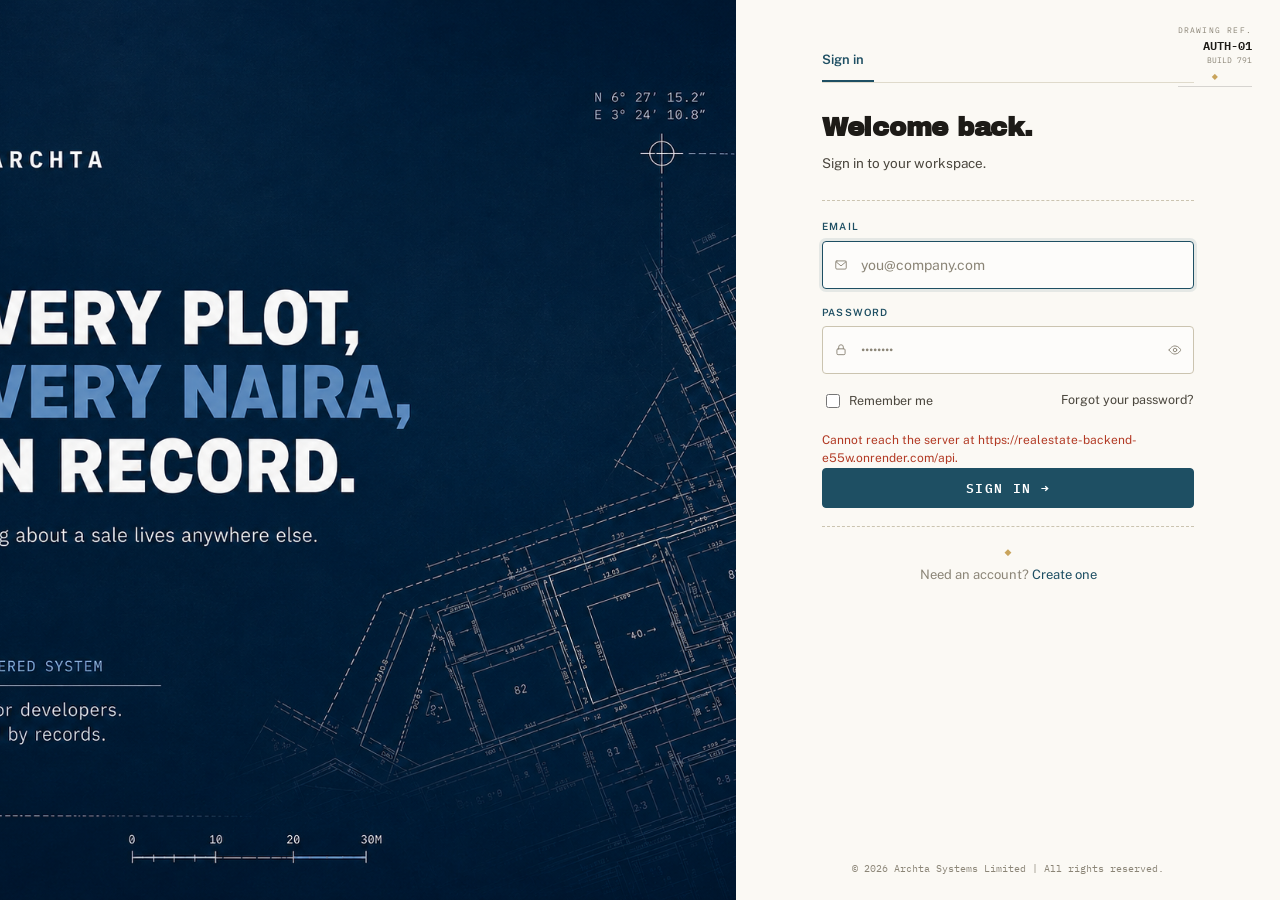
==== commit 18f902ef: "21321" ====
--- a/index.html
+++ b/index.html
@@ -77,18 +77,16 @@
   <section class="gate-brand" role="img" aria-label="Archta. Every plot, every naira, on record. Nothing about a sale lives anywhere else."></section>
 
   <section class="gate-form-wrap">
-    <!-- Item 13 — the rotated rust/terracotta stamp, reverted to the
-         DRAWING REF. / AUTH-01 / BUILD 791 title-block text the earliest
-         spec called for (a permit-number variant briefly replaced it).
-         Decorative, same footing as every other drawing motif on this
-         page: nothing here is a real license or a database record. -->
-    <div class="gate-drawing-ref">
+    <!-- Item 13 — no longer a stamp: the rotated rust box, its border and
+         its SVG diamond icon are gone. A plain right-aligned text block,
+         the same drawing-title-block wording as a bare label rather than
+         a rubber-stamp motif. -->
+    <div class="gate-drawing-ref" aria-hidden="true">
+      <div class="gate-drawing-ref-line1">DRAWING REF.</div>
+      <div class="gate-drawing-ref-line2">AUTH-01</div>
+      <div class="gate-drawing-ref-line3">BUILD 791</div>
       <div class="gate-drawing-ref-diamond">◆</div>
-      <div class="gate-drawing-ref-text">
-        <div class="gate-drawing-ref-line1">DRAWING REF.</div>
-        <div class="gate-drawing-ref-line2">AUTH-01</div>
-        <div class="gate-drawing-ref-line3">BUILD 791</div>
-      </div>
+      <div class="gate-drawing-ref-rule"></div>
     </div>
 
     <div class="gate-card">
--- a/realestate.css
+++ b/realestate.css
@@ -234,9 +234,25 @@
    contain left visible letterbox bars on the sides instead. The
    re-exported ratio sits close enough to the panel's real range that
    cover now fills edge-to-edge with only a sliver of crop at the extremes.
-   var(--sidebar-bg) shows behind the image if it fails to load. */
+   var(--sidebar-bg) shows behind the image if it fails to load.
+
+   position:sticky + an explicit height, not the grid's default stretch:
+   .gate is a single-row grid, so with no height set here this column
+   would stretch to match whatever height its sibling needs — and Create
+   account (4 fields) or the 2FA/reset forms run taller than one viewport
+   where Sign in (2 fields) does not. A taller box forced cover to zoom in
+   further to still cover it, which is what made the image visibly "grow"
+   switching tabs even though nothing about the image itself changed.
+   Pinning height to one viewport keeps the cover math — and so the
+   image's crop/zoom — identical no matter how tall the form beside it
+   gets; sticky is what lets the panel stay in view, at that same fixed
+   size, while a taller form scrolls past it rather than stretching it. */
 .gate-brand {
   background: var(--sidebar-bg) url('./sup.png') center / cover no-repeat;
+  position: sticky;
+  top: 0;
+  height: 100vh;
+  height: 100dvh;
 }
 
 /* Three statements about behaviour, replacing what used to be three numbers
@@ -290,36 +306,39 @@
   background: var(--panel);
 }
 
-/* Item 13, rebuilt to match the approved reference image — a rotated
-   rust/terracotta permit stamp, not the mono title-block the text spec
-   originally described. Reuses --danger/--danger-soft rather than
-   introducing a new colour token: it is already this exact rust-red
-   (#B23A24) elsewhere in the palette, just never on a light tint background
-   like a real ink stamp before now. */
+/* Item 13 — no longer a stamp. A plain right-aligned text block: no box,
+   no border, no background, no rotation, no SVG icon, just the title-block
+   wording a real drawing carries in its corner. The spec names
+   var(--ink)/var(--ink-faint), which this file has no such tokens under —
+   --text and --text-faint are this palette's actual ink-black/faded-ink
+   pair, so those are what's used below. */
 .gate-drawing-ref {
   position: absolute;
-  top: 28px; right: 32px;
-  display: flex;
-  align-items: flex-start;
-  gap: 8px;
-  padding: 10px 14px;
-  border: 1px solid rgba(178, 58, 36, 0.4);
-  border-radius: 3px;
-  background: var(--danger-soft);
-  transform: rotate(-3deg);
-}
-.gate-drawing-ref-diamond { color: var(--danger); font-size: 13px; line-height: 1; margin-top: 2px; }
+  top: 24px; right: 28px;
+  text-align: right;
+}
 .gate-drawing-ref-line1 {
-  font-family: var(--mono); font-size: 6.5px; text-transform: uppercase;
-  letter-spacing: 0.12em; color: var(--danger); line-height: 1.5;
+  font-family: var(--mono); font-size: 8px; text-transform: uppercase;
+  letter-spacing: 0.15em; color: var(--text-faint); line-height: 1.5;
 }
 .gate-drawing-ref-line2 {
-  font-family: var(--mono); font-size: 7px; font-weight: 600; color: var(--danger);
-  line-height: 1.5; margin-top: 2px;
+  font-family: var(--mono); font-size: 12px; font-weight: 600; color: var(--text);
+  line-height: 1.5;
 }
 .gate-drawing-ref-line3 {
-  font-family: var(--mono); font-size: 6.5px; color: var(--danger); opacity: 0.85;
-  line-height: 1.5; margin-top: 2px;
+  font-family: var(--mono); font-size: 8px; color: var(--text-faint);
+  line-height: 1.5;
+}
+.gate-drawing-ref-diamond {
+  color: var(--gold);
+  font-size: 8px;
+  line-height: 1;
+  text-align: center;
+  margin: 6px 0;
+}
+.gate-drawing-ref-rule {
+  height: 0;
+  border-top: 1px solid rgba(0, 0, 0, 0.15);
 }
 
 .gate-card { width: 100%; max-width: 372px; }
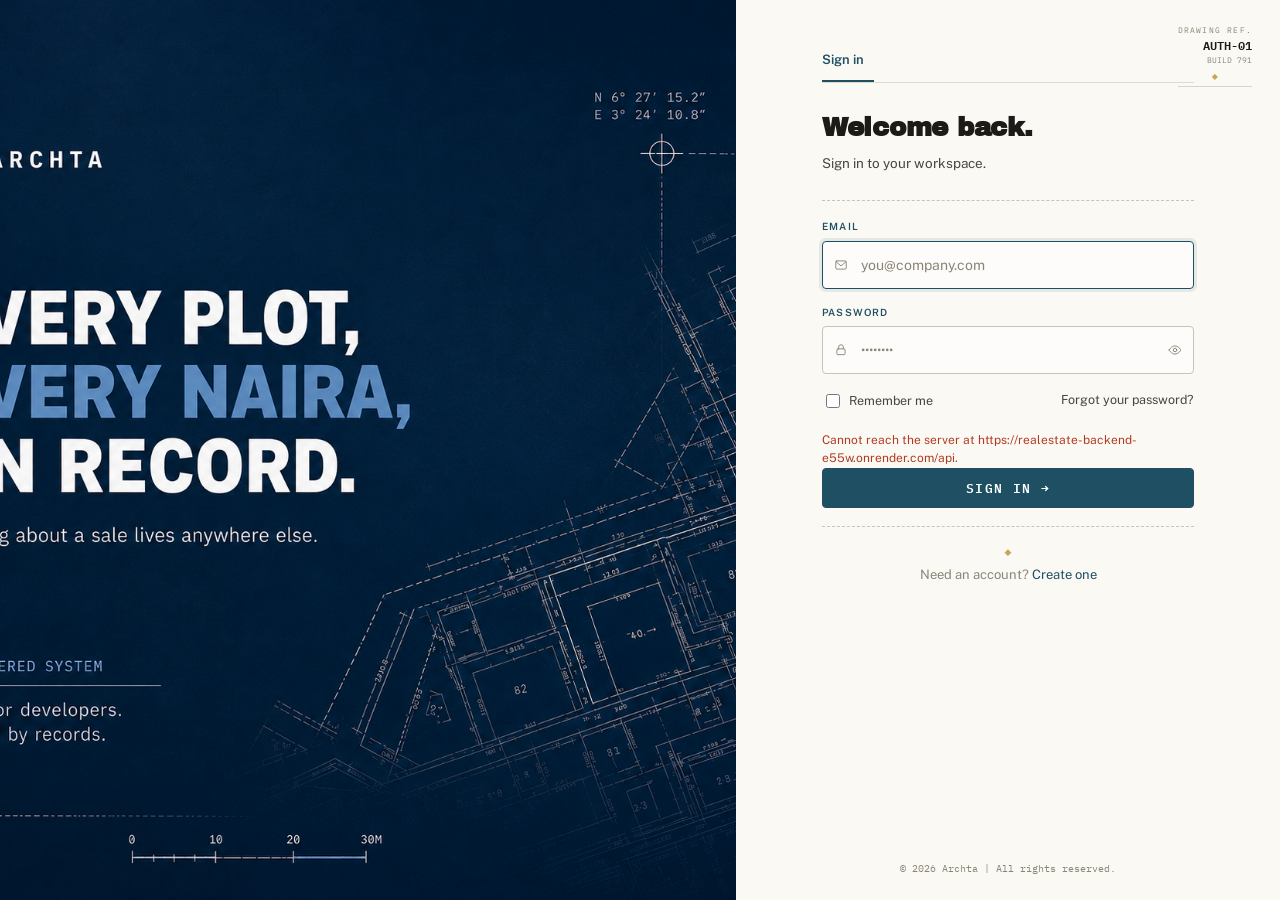
==== commit 6a825dbd: "yc" ====
--- a/index.html
+++ b/index.html
@@ -211,6 +211,10 @@
 
         <p class="field-error hidden" id="reg-error" role="alert"></p>
 
+        <p class="field-hint gate-legal">By creating an account, you agree to Archta's
+          <a href="/terms.html" target="_blank" rel="noopener">Terms &amp; Conditions</a> and
+          <a href="/privacy.html" target="_blank" rel="noopener">Privacy Policy</a>.</p>
+
         <button class="btn primary block lg mt-1" type="submit" id="reg-submit">Create account</button>
 
         <div class="gate-foot">
@@ -280,7 +284,7 @@
          every gate form (sign in, reset, 2FA), not just login. The year
          itself is set once in realestate.js's wireGate() — no inline
          <script>, same CSP reasoning config.js's own header explains. -->
-    <p class="gate-footer-line">© <span class="gate-footer-year"></span> Archta Systems Limited | All rights reserved.</p>
+    <p class="gate-footer-line">© <span class="gate-footer-year"></span> Archta | All rights reserved.</p>
   </section>
 </main>
 
@@ -309,6 +313,7 @@
         <a class="nav-item" href="#/dashboard" data-nav="dashboard"><span class="ico">◈</span> Command Center</a>
         <a class="nav-item" href="#/at-risk" data-nav="at-risk"><span class="ico">▲</span> At risk <span class="nav-count is-alert hidden" id="count-risk"></span></a>
         <a class="nav-item" href="#/tasks" data-nav="tasks"><span class="ico">✓</span> Tasks <span class="nav-count hidden" id="count-tasks"></span></a>
+        <a class="nav-item" href="#/logs" data-nav="logs"><span class="ico">☰</span> Log Book</a>
       </div>
 
       <div class="nav-group">
@@ -329,6 +334,7 @@
       <div class="nav-group">
         <div class="nav-label">Management</div>
         <a class="nav-item" href="#/reports" data-nav="reports"><span class="ico">◫</span> Reports</a>
+        <a class="nav-item" href="#/campaigns" data-nav="campaigns"><span class="ico">✉</span> Campaigns</a>
         <a class="nav-item" href="#/settings" data-nav="settings"><span class="ico">⚙</span> Settings</a>
       </div>
     </nav>
@@ -438,6 +444,29 @@
   </a>
 </nav>
 
+<!-- SECTION 6 (feature expansion) — AI Business Intelligence Assistant.
+     "Archta Intelligence": a floating chat bubble on every screen, owner/
+     sales_director only (realestate.js's initAiAssistant shows/hides it off
+     R.can('ai.ask'), the same permission POST /ai/ask itself is gated on).
+     Both start hidden — realestate.js unhides the bubble once R.can is
+     known, and the panel only ever opens on a click. -->
+<button class="ai-chat-bubble hidden" id="ai-chat-bubble" type="button" aria-label="Archta Intelligence">
+  <span aria-hidden="true">💬</span>
+  <span class="ai-chat-unread hidden" id="ai-chat-unread"></span>
+</button>
+
+<aside class="ai-chat-panel hidden" id="ai-chat-panel" role="dialog" aria-label="Archta Intelligence" aria-modal="false">
+  <div class="ai-chat-head">
+    <span class="ai-chat-title">Archta Intelligence</span>
+    <button class="icon-btn" id="ai-chat-close" type="button" aria-label="Close">×</button>
+  </div>
+  <div class="ai-chat-messages" id="ai-chat-messages"></div>
+  <form class="ai-chat-input-row" id="ai-chat-form">
+    <textarea id="ai-chat-input" rows="1" placeholder="Ask about your business…" autocomplete="off"></textarea>
+    <button class="btn primary" id="ai-chat-send" type="submit">Send</button>
+  </form>
+</aside>
+
 <div class="toasts" id="toasts"></div>
 <div id="overlay"></div>
 
--- a/realestate.css
+++ b/realestate.css
@@ -973,9 +973,15 @@
   width: 100%; display: flex; align-items: center; justify-content: space-between;
   padding: 14px 18px; background: none; border: none; cursor: pointer;
   font-size: 13.5px; font-weight: 600; color: var(--text); text-align: left;
-}
-.collapsible-toggle:hover { color: var(--accent); }
-.collapsible-chevron { color: var(--text-faint); font-size: 11px; }
+  transition: background-color .12s;
+}
+/* The whole bar is one <button> — clicking the label, the empty space, or
+   the chevron all open the same section. This background fill (not just a
+   text-color change) is what makes that read as one clickable control
+   rather than a plain text row with a small arrow floating at the end. */
+.collapsible-toggle:hover { color: var(--accent); background: var(--panel-2); }
+.collapsible-chevron { color: var(--text-faint); font-size: 13px; }
+.collapsible-toggle:hover .collapsible-chevron { color: var(--accent); }
 
 /* SECTION 23 — the dashboard's setup checklist card. */
 .onboarding-steps { list-style: none; margin: 0; padding: 0; display: grid; grid-template-columns: repeat(2, minmax(0, 1fr)); gap: 8px 20px; }
@@ -1074,6 +1080,22 @@
 table.data tbody tr:hover { background: var(--accent-faint); }
 table.data tr.is-clickable { cursor: pointer; }
 
+/* FEATURE — team attendance grid (Settings → Attendance). One row per
+   person, one column per day — narrow, fixed-width day cells so a whole
+   month fits without every column fighting the name column for space. */
+table.attendance-grid th, table.attendance-grid td.attendance-cell {
+  text-align: center;
+  min-width: 28px;
+  padding: 6px 4px;
+}
+td.attendance-cell.is-clickable { cursor: pointer; }
+td.attendance-cell.is-clickable:hover { background: var(--accent-faint); }
+td.attendance-cell.status-present { color: var(--moss); font-weight: 600; }
+td.attendance-cell.status-absent { color: var(--danger); font-weight: 600; }
+td.attendance-cell.status-late,
+td.attendance-cell.status-half_day { color: var(--warn); font-weight: 600; }
+.attendance-legend-item { margin-right: 12px; white-space: nowrap; }
+
 /* A voided payment stays in the ledger — it happened, it was just wrong —
    dimmed rather than hidden, so the correction is visible next to the entry
    it corrects. */
@@ -1095,6 +1117,18 @@
 
 .cell-primary { font-weight: 500; }
 .cell-meta { color: var(--text-faint); font-size: 11.5px; margin-top: 2px; }
+
+/* Team & sales reps — real presence (re_sessions.last_used_at, last 5
+   minutes), deliberately not moss: the Membership column right beside it
+   already uses moss for "active", and two different green facts side by
+   side read as one. */
+.presence-online { color: var(--accent); font-weight: 600; }
+
+/* A buyer's name used as the open-the-drawer affordance inside a table cell
+   — Reservations and Payments both point here rather than a separate "Open"
+   button competing with the row's other actions. */
+.name-link { cursor: pointer; }
+.name-link:hover { color: var(--accent); text-decoration: underline; text-underline-offset: 2px; }
 
 /* ── 9. Forms + buttons ────────────────────────────────────────────────── */
 .field { margin-bottom: 15px; }
@@ -1134,14 +1168,19 @@
 
 .textarea { resize: vertical; min-height: 82px; line-height: 1.6; }
 
-/* The native select arrow is bright grey on every platform; replace it. */
+/* The native select arrow is bright grey on every platform; replace it with
+   one that actually reads as "this opens a list of choices" — dark enough
+   for real contrast against --panel, and a touch larger than a stock
+   16x16 chevron so it doesn't disappear at a glance. */
 .select {
   appearance: none;
-  background-image: url("data:image/svg+xml;charset=utf-8,%3Csvg xmlns='http://www.w3.org/2000/svg' width='10' height='6' fill='none'%3E%3Cpath d='M1 1l4 4 4-4' stroke='%239CA3AF' stroke-width='1.4' stroke-linecap='round'/%3E%3C/svg%3E");
+  cursor: pointer;
+  background-image: url("data:image/svg+xml;charset=utf-8,%3Csvg xmlns='http://www.w3.org/2000/svg' width='12' height='8' fill='none'%3E%3Cpath d='M1 1.5l5 5 5-5' stroke='%234A463D' stroke-width='1.8' stroke-linecap='round' stroke-linejoin='round'/%3E%3C/svg%3E");
   background-repeat: no-repeat;
-  background-position: right 12px center;
-  padding-right: 32px;
-}
+  background-position: right 14px center;
+  padding-right: 36px;
+}
+.select:hover { border-color: var(--line-strong); background-color: var(--panel-2); }
 
 /* Amount fields carry the currency, so nobody types "₦" into a number field. */
 .input-money { position: relative; }
@@ -1160,6 +1199,15 @@
 .field-hint { font-size: 11.5px; color: var(--text-faint); margin-top: 5px; line-height: 1.5; }
 .field-hint.warn { color: var(--warn); }
 .field-error { font-size: 12px; color: var(--danger); margin-top: 5px; }
+
+/* A short legend explaining each option in a status select — reservation
+   status, document status, etc. dt/dd pairs read top-to-bottom rather than
+   side-by-side; a modal is narrow enough that a label-left layout would
+   wrap the definition awkwardly. */
+.status-legend { margin: 0; padding: 10px 12px; background: var(--panel-2); border-radius: 8px; }
+.status-legend dt { font-size: 12px; font-weight: 600; color: var(--text); margin-top: 8px; }
+.status-legend dt:first-child { margin-top: 0; }
+.status-legend dd { font-size: 12px; color: var(--text-faint); margin: 2px 0 0; line-height: 1.5; }
 
 .field-row { display: grid; gap: 13px; grid-template-columns: repeat(2, minmax(0, 1fr)); }
 .field-row.three { grid-template-columns: repeat(3, minmax(0, 1fr)); }
@@ -1343,16 +1391,29 @@
 /* Informational / in-progress states — a document moving through its own
    workflow, or a post pinned for visibility. Indigo, the same accent as
    every link and primary action, never gold. */
-.badge.generated, .badge.sent, .badge.signed, .badge.pinned {
+/* AUDIT FIX (FE3) — .scheduled (a campaign not yet due) and the five log
+   entry types (migrations/055) previously matched none of these groups and
+   rendered as a plain, colorless label with no visual distinction at all. */
+.badge.generated, .badge.sent, .badge.signed, .badge.pinned, .badge.joint-sale,
+.badge.scheduled, .badge.incident, .badge.update, .badge.communication,
+.badge.decision, .badge.visitor {
   background: var(--accent-soft); color: var(--accent); border-color: rgba(30, 79, 99, 0.24);
 }
 
 /* Neutral / inert states — nothing due yet, nothing decided, a record no
    longer live. */
 .badge.none, .badge.pending, .badge.planning, .badge.dismissed, .badge.archived,
-.badge.void, .badge.sold_out, .badge.waived, .badge.skipped, .badge.superseded {
+.badge.void, .badge.sold_out, .badge.waived, .badge.skipped, .badge.superseded,
+.badge.draft {
   background: var(--panel-3); color: var(--text-faint); border-color: var(--line-strong);
 }
+/* AUDIT FIX (FE1) — .badge.draft above beats the unrelated, unscoped
+   .draft class further down this file (the dashboard's AI-drafted-followup
+   block) on specificity alone (two classes vs. one) — before this rule
+   existed, a campaign's "Draft" status span had nothing scoped to
+   .badge.draft at all, so plain .draft's 14px/16px padding and bottom
+   border won by default, rendering an oversized, bordered block instead of
+   the small status tag every other badge gets. */
 .badge.waived { opacity: 0.7; }
 
 /* ── Risk severity, shared by risk-chip and any future severity badge ──── */
@@ -1574,6 +1635,12 @@
 .drawer-body { padding: 20px 22px 40px; overflow-y: auto; flex: 1; }
 .drawer-section + .drawer-section { margin-top: 24px; padding-top: 20px; border-top: 1px solid var(--line); }
 
+/* Item 8 — the AI sales forecast card's own stacked subsections (reasoning,
+   projected completion, default risks, recommended actions), which used to
+   run into each other with nothing but a margin between them. Same hairline
+   divider as .drawer-section, under a name that doesn't imply a drawer. */
+.card-section + .card-section { margin-top: 18px; padding-top: 16px; border-top: 1px solid var(--line); }
+
 @keyframes fade { from { opacity: 0; } }
 @keyframes rise { from { opacity: 0; transform: translateY(10px) scale(.99); } }
 @keyframes modal-in { from { opacity: 0; transform: translateY(8px); } }
@@ -1606,6 +1673,127 @@
 .toast.ok { background: var(--moss); }
 .toast.err { background: var(--danger); }
 .toast-close { margin-left: auto; color: rgba(255, 255, 255, 0.8); font-size: 15px; line-height: 1; }
+
+/* ── 12b. AI Business Intelligence Assistant (SECTION 6 — feature
+   expansion) — "Archta Intelligence". Floating bubble bottom-right, a
+   380px chat panel above it. Sits under .toasts' own z-index (200) so a
+   toast is never hidden behind an open conversation, above everything
+   else on the page. */
+.ai-chat-bubble {
+  position: fixed;
+  bottom: 20px; right: 20px;
+  z-index: 90;
+  width: 52px; height: 52px;
+  border-radius: 50%;
+  background: var(--accent);
+  color: #fff;
+  border: none;
+  box-shadow: var(--lift);
+  font-size: 22px;
+  display: flex; align-items: center; justify-content: center;
+  cursor: pointer;
+}
+.ai-chat-bubble:hover { background: var(--accent-2); }
+
+.ai-chat-unread {
+  position: absolute;
+  top: -2px; right: -2px;
+  width: 14px; height: 14px;
+  border-radius: 50%;
+  background: var(--gold);
+  border: 2px solid var(--bg);
+}
+
+.ai-chat-panel {
+  position: fixed;
+  bottom: 84px; right: 20px;
+  z-index: 150;
+  width: min(380px, calc(100vw - 32px));
+  height: min(560px, calc(100vh - 120px));
+  background: var(--panel);
+  border: 1px solid var(--line);
+  border-radius: var(--radius);
+  box-shadow: var(--lift);
+  display: flex;
+  flex-direction: column;
+  overflow: hidden;
+  animation: rise .18s var(--ease);
+}
+
+.ai-chat-head {
+  display: flex; align-items: center; justify-content: space-between;
+  padding: 14px 16px;
+  border-bottom: 1px solid var(--line);
+  background: var(--panel-2);
+  flex-shrink: 0;
+}
+.ai-chat-title { font-family: var(--sans); font-weight: 600; font-size: 14.5px; }
+
+.ai-chat-messages {
+  flex: 1;
+  overflow-y: auto;
+  padding: 14px 16px;
+  display: flex;
+  flex-direction: column;
+  gap: 10px;
+}
+
+.ai-chat-message {
+  max-width: 88%;
+  padding: 9px 12px;
+  border-radius: 12px;
+  font-size: 13.5px;
+  line-height: 1.5;
+  white-space: pre-wrap;
+}
+.ai-chat-message.user {
+  align-self: flex-end;
+  background: var(--accent);
+  color: #fff;
+  border-bottom-right-radius: 3px;
+}
+.ai-chat-message.assistant {
+  align-self: flex-start;
+  background: var(--panel-2);
+  border: 1px solid var(--line);
+  border-bottom-left-radius: 3px;
+}
+.ai-chat-message.assistant.is-fallback { border-color: var(--warn); }
+.ai-chat-message.pending { align-self: flex-start; color: var(--text-faint); font-style: italic; }
+
+.ai-chat-suggested {
+  display: flex; flex-direction: column; gap: 6px;
+  padding: 4px 0;
+}
+.ai-chat-suggested-item {
+  text-align: left;
+  padding: 8px 11px;
+  border: 1px solid var(--line);
+  border-radius: 8px;
+  background: var(--panel);
+  font-size: 12.5px;
+  cursor: pointer;
+}
+.ai-chat-suggested-item:hover { border-color: var(--accent); color: var(--accent); }
+
+.ai-chat-input-row {
+  display: flex; gap: 8px; align-items: flex-end;
+  padding: 10px 12px;
+  border-top: 1px solid var(--line);
+  flex-shrink: 0;
+}
+.ai-chat-input-row textarea {
+  flex: 1; resize: none; max-height: 90px;
+  border: 1.5px solid var(--line-strong); border-radius: 8px;
+  padding: 8px 10px; font-size: 13.5px; font-family: inherit;
+  background: var(--panel);
+}
+.ai-chat-input-row textarea:focus { outline: none; border-color: var(--accent); }
+
+@media (max-width: 640px) {
+  .ai-chat-panel { bottom: 0; right: 0; left: 0; width: 100%; height: 72vh; border-radius: var(--radius) var(--radius) 0 0; }
+  .ai-chat-bubble { bottom: calc(56px + env(safe-area-inset-bottom, 0px) + 12px); }
+}
 
 /* ── 13. Dashboard-specific ────────────────────────────────────────────── */
 /* Greeting: the first thing on the screen, and the only place the product
@@ -1723,6 +1911,8 @@
 .record:hover { background: var(--panel-2); }
 
 .record-top { display: flex; justify-content: space-between; gap: 14px; align-items: flex-start; }
+.record-top.is-clickable { cursor: pointer; }
+.record-top.is-clickable:hover .record-name { color: var(--accent); }
 .record-name { font-weight: 500; font-size: 14px; }
 .record-meta { font-size: 11.5px; color: var(--text-faint); margin-top: 2px; }
 
@@ -1819,6 +2009,20 @@
 .task-title { font-size: 13.5px; }
 .task-meta { font-size: 11.5px; color: var(--text-faint); margin-top: 2px; }
 
+/* FEATURE — buyer sentiment analysis. A plain colored dot — no badge
+   background, no border — since this sits inline with a page-sub line of
+   text, not in a table cell of its own. */
+.sentiment-dot { display: inline-block; width: 8px; height: 8px; border-radius: 50%; vertical-align: middle; }
+.sentiment-dot.sentiment-positive { background: var(--moss); }
+.sentiment-dot.sentiment-neutral { background: var(--text-faint); }
+.sentiment-dot.sentiment-concerned { background: var(--warn); }
+.sentiment-dot.sentiment-at-risk { background: var(--danger); }
+
+/* FEATURE — the log book. Same list-of-rows shape as .task above, one entry
+   per incident/update/visitor note rather than one per follow-up. */
+.log-entry { padding: 12px 16px; border-bottom: 1px solid var(--line); }
+.log-entry:last-child { border-bottom: none; }
+
 /* Payment schedule row inside a drawer. Coloured by status via a left rule
    and a tinted background — the same treatment badges use, applied to a
    whole row rather than a chip. */
@@ -1907,19 +2111,6 @@
   border: 2px solid var(--line-strong); background: var(--panel);
 }
 .legal-step.signed .legal-step-dot { border-color: var(--accent); background: var(--accent); }
-
-/* Payments → Schedule: one row per buyer, expanding inline to their full
-   installment list. The caret rotates via a class on the row (set in JS when
-   it is the expanded one), not a CSS :has() — this app's minimum supported
-   browser predates it. */
-.expand-caret {
-  display: inline-block;
-  width: 12px;
-  margin-right: 2px;
-  color: var(--text-faint);
-  transition: transform .15s var(--ease);
-}
-tr.is-open .expand-caret { transform: rotate(90deg); }
 
 table.data td.sched-detail-cell {
   background: var(--panel-2);
@@ -1974,6 +2165,16 @@
   min-height: 84px; padding: 10px 12px; border: 1px solid var(--line);
   border-radius: var(--radius-sm); background: var(--panel-2); font-size: 12.5px;
 }
+
+/* Item 13 — the document template editor's placeholder legend, moved ahead
+   of the HTML textarea so it reads as "here is what you can use" before
+   "here is a wall of markup". One row per placeholder rather than a run-on
+   comma list, so a non-technical owner can actually scan it. */
+.template-placeholder-legend {
+  padding: 12px 14px; border: 1px solid var(--line); border-radius: var(--radius-sm); background: var(--panel-2);
+}
+.template-placeholder-list { display: grid; gap: 4px; }
+.template-placeholder-list code { margin-right: 6px; }
 
 /* Unit floor plan / photo thumbnails, in the media modal. */
 .media-card { text-decoration: none; overflow: hidden; }
@@ -2575,3 +2776,23 @@
 .milestone-editor:last-child { border-bottom: none; padding-bottom: 0; }
 .milestone-photos { display: flex; flex-wrap: wrap; gap: 8px; }
 .milestone-thumb { width: 64px; height: 64px; object-fit: cover; border-radius: 6px; border: 1px solid var(--line-strong); }
+
+/* ── Legal pages (privacy.html / terms.html / refund-policy.html) ────────
+   Static, unauthenticated pages — reachable from Settings → Legal and from
+   the sign-up gate's agreement line, not part of the SPA router. Reuses
+   .portal-wrap/.portal-header/.portal-mark/.portal-brand/.portal-footer
+   above rather than a second copy of "one centered column with a brand
+   header", plus this one prose block for the document body itself. */
+.legal-page h1 { font-family: var(--display); text-transform: uppercase; font-weight: 900; font-size: 22px; letter-spacing: -.01em; margin: 0 0 6px; }
+.legal-page .legal-updated { color: var(--text-faint); font-size: 12px; margin-bottom: 28px; }
+.legal-page h2 { font-size: 15px; font-weight: 700; margin: 30px 0 10px; }
+.legal-page p, .legal-page li { font-size: 13.5px; line-height: 1.7; color: var(--text-dim); }
+.legal-page ul, .legal-page ol { padding-left: 20px; margin: 0 0 14px; }
+.legal-page p { margin: 0 0 14px; }
+.legal-page a { color: var(--accent); text-decoration: underline; }
+.legal-page strong { color: var(--text); }
+.legal-page .legal-placeholder { background: var(--gold-soft); color: var(--gold-deep); padding: 1px 5px; border-radius: 4px; font-family: var(--mono); font-size: 12px; }
+.legal-page .legal-notice { border: 1px solid var(--line-strong); border-radius: 8px; padding: 12px 14px; margin-bottom: 24px; font-size: 12.5px; color: var(--text-dim); background: var(--panel-2); }
+
+.gate-legal { text-align: center; margin: 12px 0 -4px; }
+.gate-legal a { color: var(--accent); text-decoration: underline; }
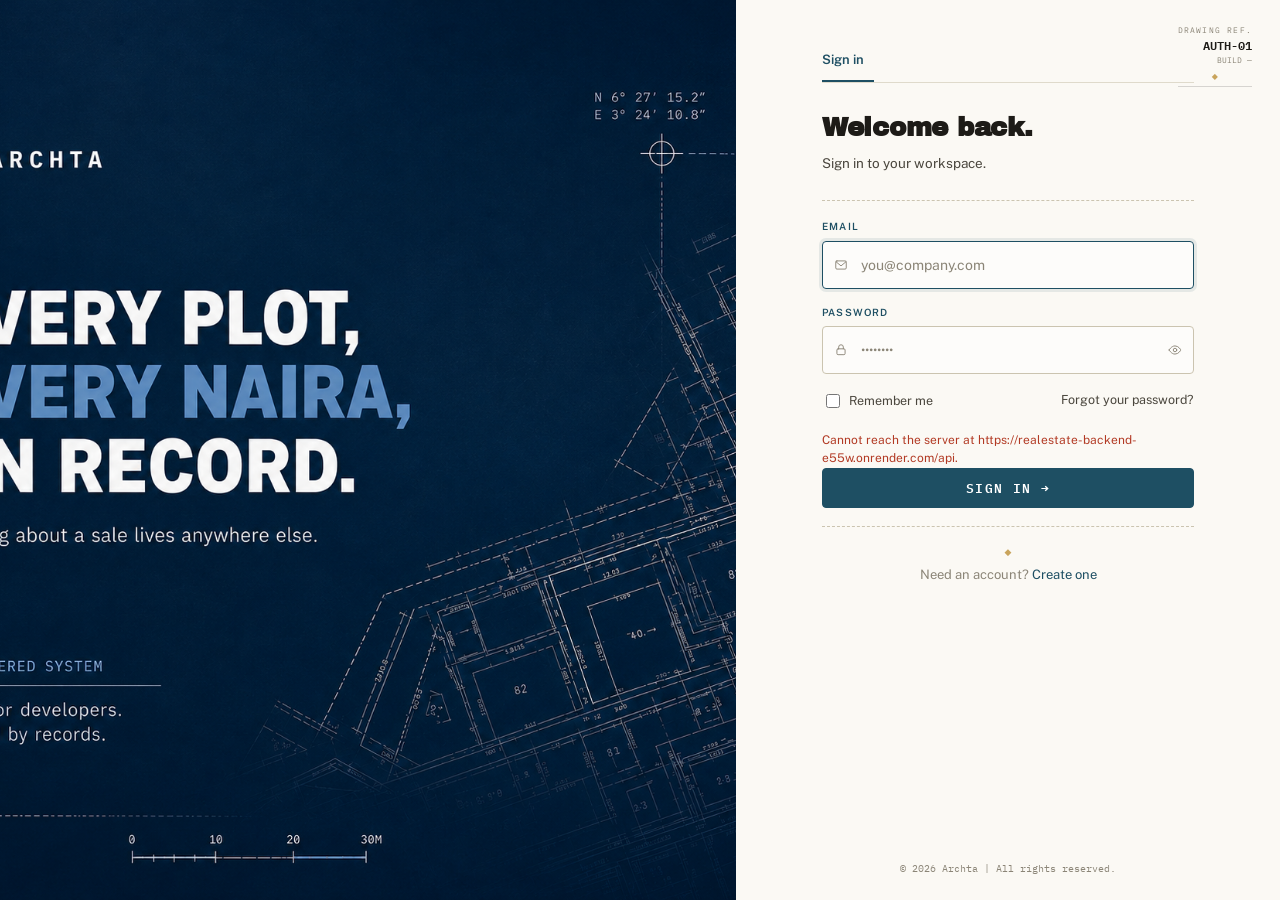
==== commit ad25b16d: "wydtt" ====
--- a/index.html
+++ b/index.html
@@ -83,8 +83,11 @@
          a rubber-stamp motif. -->
     <div class="gate-drawing-ref" aria-hidden="true">
       <div class="gate-drawing-ref-line1">DRAWING REF.</div>
-      <div class="gate-drawing-ref-line2">AUTH-01</div>
-      <div class="gate-drawing-ref-line3">BUILD 791</div>
+      <!-- Filled in by boot() from GET /auth/config (app_version, build_number)
+           once that request resolves. These placeholders are what shows if the
+           API is unreachable at load. -->
+      <div class="gate-drawing-ref-line2" id="gate-drawing-ref-version">AUTH-01</div>
+      <div class="gate-drawing-ref-line3" id="gate-drawing-ref-build">BUILD —</div>
       <div class="gate-drawing-ref-diamond">◆</div>
       <div class="gate-drawing-ref-rule"></div>
     </div>
@@ -211,9 +214,12 @@
 
         <p class="field-error hidden" id="reg-error" role="alert"></p>
 
-        <p class="field-hint gate-legal">By creating an account, you agree to Archta's
-          <a href="/terms.html" target="_blank" rel="noopener">Terms &amp; Conditions</a> and
-          <a href="/privacy.html" target="_blank" rel="noopener">Privacy Policy</a>.</p>
+        <label class="gate-consent" for="reg-accept-terms">
+          <input type="checkbox" id="reg-accept-terms" required>
+          <span>I agree to Archta's
+            <a href="/terms.html" target="_blank" rel="noopener">Terms &amp; Conditions</a> and
+            <a href="/privacy.html" target="_blank" rel="noopener">Privacy Policy</a>.</span>
+        </label>
 
         <button class="btn primary block lg mt-1" type="submit" id="reg-submit">Create account</button>
 
@@ -313,6 +319,7 @@
         <a class="nav-item" href="#/dashboard" data-nav="dashboard"><span class="ico">◈</span> Command Center</a>
         <a class="nav-item" href="#/at-risk" data-nav="at-risk"><span class="ico">▲</span> At risk <span class="nav-count is-alert hidden" id="count-risk"></span></a>
         <a class="nav-item" href="#/tasks" data-nav="tasks"><span class="ico">✓</span> Tasks <span class="nav-count hidden" id="count-tasks"></span></a>
+        <a class="nav-item" href="#/approvals" data-nav="approvals"><span class="ico">✔</span> Approvals <span class="nav-count is-alert hidden" id="count-approvals"></span></a>
         <a class="nav-item" href="#/logs" data-nav="logs"><span class="ico">☰</span> Log Book</a>
       </div>
 
@@ -451,18 +458,38 @@
      Both start hidden — realestate.js unhides the bubble once R.can is
      known, and the panel only ever opens on a click. -->
 <button class="ai-chat-bubble hidden" id="ai-chat-bubble" type="button" aria-label="Archta Intelligence">
-  <span aria-hidden="true">💬</span>
+  <!-- A sparkle, not the ◆ brand mark or a speech bubble — the one glyph on
+       this whole page whose job is specifically "this is the AI", not "this
+       is Archta" (the mark already means that everywhere else). Inline SVG
+       rather than an emoji so its color is the gold token, not whatever a
+       given OS's emoji font happens to render. -->
+  <svg class="ai-chat-bubble-icon" viewBox="0 0 24 24" fill="currentColor" aria-hidden="true">
+    <path d="M12 2l1.8 5.6L19.4 9.4 13.8 11.2 12 17l-1.8-5.8L4.6 9.4l5.6-1.8L12 2z"/>
+    <path d="M19 14l.9 2.7L22.6 17.6 19.9 18.5 19 21.2l-.9-2.7-2.7-.9 2.7-.9L19 14z"/>
+  </svg>
   <span class="ai-chat-unread hidden" id="ai-chat-unread"></span>
 </button>
 
 <aside class="ai-chat-panel hidden" id="ai-chat-panel" role="dialog" aria-label="Archta Intelligence" aria-modal="false">
   <div class="ai-chat-head">
     <span class="ai-chat-title">Archta Intelligence</span>
-    <button class="icon-btn" id="ai-chat-close" type="button" aria-label="Close">×</button>
+    <div class="ai-chat-head-actions">
+      <button class="icon-btn" id="ai-chat-clear" type="button" aria-label="Clear conversation" title="Clear conversation">
+        <svg class="ai-chat-head-icon" viewBox="0 0 24 24" fill="none" stroke="currentColor" stroke-width="2" stroke-linecap="round" stroke-linejoin="round" aria-hidden="true">
+          <path d="M3 6h18M8 6V4a1 1 0 0 1 1-1h6a1 1 0 0 1 1 1v2m3 0-1 14a1 1 0 0 1-1 1H7a1 1 0 0 1-1-1L5 6"/>
+        </svg>
+      </button>
+      <button class="icon-btn" id="ai-chat-expand" type="button" aria-label="Expand" title="Expand">
+        <svg class="ai-chat-head-icon" id="ai-chat-expand-icon" viewBox="0 0 24 24" fill="none" stroke="currentColor" stroke-width="2" stroke-linecap="round" stroke-linejoin="round" aria-hidden="true">
+          <path d="M15 3h6v6M9 21H3v-6M21 3l-7 7M3 21l7-7"/>
+        </svg>
+      </button>
+      <button class="icon-btn" id="ai-chat-close" type="button" aria-label="Close">×</button>
+    </div>
   </div>
   <div class="ai-chat-messages" id="ai-chat-messages"></div>
   <form class="ai-chat-input-row" id="ai-chat-form">
-    <textarea id="ai-chat-input" rows="1" placeholder="Ask about your business…" autocomplete="off"></textarea>
+    <textarea id="ai-chat-input" rows="1" placeholder="Ask about your business… (or type /clear)" autocomplete="off"></textarea>
     <button class="btn primary" id="ai-chat-send" type="submit">Send</button>
   </form>
 </aside>
--- a/realestate.css
+++ b/realestate.css
@@ -1365,17 +1365,21 @@
   white-space: nowrap;
 }
 
-/* Positive / complete states. */
+/* Positive / complete states. PROMPT 7 — matched/clean are a reconciliation
+   item/run finding no discrepancy, the same "all is well" green as paid or
+   confirmed. */
 .badge.available, .badge.paid, .badge.active, .badge.kept,
 .badge.completed, .badge.confirmed, .badge.sold, .badge.approved,
-.badge.credit-excellent, .badge.credit-good {
+.badge.credit-excellent, .badge.credit-good, .badge.matched, .badge.clean {
   background: var(--moss-soft); color: var(--moss); border-color: rgba(5, 150, 105, 0.28);
 }
 
-/* Late / broken / failed states. */
+/* Late / broken / failed states. PROMPT 7 — mismatched/unmatched/
+   discrepancies are a reconciliation line (or a whole run) that did NOT
+   settle cleanly — the same "needs a human" red as overdue or failed. */
 .badge.overdue, .badge.broken, .badge.cancelled, .badge.failed,
 .badge.legal, .badge.final_notice, .badge.removed, .badge.credit-at_risk,
-.badge.blacklisted, .badge.expired {
+.badge.blacklisted, .badge.expired, .badge.mismatched, .badge.unmatched, .badge.discrepancies {
   background: var(--danger-soft); color: var(--danger); border-color: rgba(239, 68, 68, 0.28);
 }
 
@@ -1694,6 +1698,24 @@
   cursor: pointer;
 }
 .ai-chat-bubble:hover { background: var(--accent-2); }
+/* The sparkle is the one gold glyph outside the .serif/gold-accent rule
+   this whole app otherwise reserves for AI-authored content and the single
+   primary action per screen (CLAUDE.md's Design section) — this bubble IS
+   that, product-wide, not a screen-local exception to the rule. */
+.ai-chat-bubble-icon { width: 24px; height: 24px; color: var(--gold); }
+
+/* Proactive-insight pulse — replaces a static dot as the primary "there's
+   something for you" signal; .ai-chat-unread (below) still renders too, for
+   anyone with prefers-reduced-motion or who simply glances past the pulse. */
+.ai-chat-bubble.has-insight { animation: aiChatPulseRing 2.2s ease-out infinite; }
+@keyframes aiChatPulseRing {
+  0% { box-shadow: var(--lift), 0 0 0 0 rgba(201, 164, 92, 0.55); }
+  70% { box-shadow: var(--lift), 0 0 0 14px rgba(201, 164, 92, 0); }
+  100% { box-shadow: var(--lift), 0 0 0 0 rgba(201, 164, 92, 0); }
+}
+@media (prefers-reduced-motion: reduce) {
+  .ai-chat-bubble.has-insight { animation: none; }
+}
 
 .ai-chat-unread {
   position: absolute;
@@ -1718,6 +1740,18 @@
   flex-direction: column;
   overflow: hidden;
   animation: rise .18s var(--ease);
+  transition: width .18s var(--ease);
+}
+/* Expand toggle (item 6) — 380px is comfortable for a quick question, not
+   for reading three paragraphs back. Same panel, same position, just wider.
+   AUDIT FIX (FE6) — scoped to above the mobile breakpoint (below) on
+   purpose: unscoped, this two-class selector out-specifies the mobile media
+   query's own single-class `.ai-chat-panel { width: 100% }`, so tapping
+   Expand on a phone shrank the panel from 100vw down to 100vw-32px instead
+   of growing it. The mobile-only expand behaviour (full-screen) lives in
+   the @media block below, next to the rest of that breakpoint's overrides. */
+@media (min-width: 641px) {
+  .ai-chat-panel.is-expanded { width: min(560px, calc(100vw - 32px)); }
 }
 
 .ai-chat-head {
@@ -1728,6 +1762,9 @@
   flex-shrink: 0;
 }
 .ai-chat-title { font-family: var(--sans); font-weight: 600; font-size: 14.5px; }
+.ai-chat-head-actions { display: flex; align-items: center; gap: 2px; }
+.ai-chat-head-icon { width: 16px; height: 16px; }
+#ai-chat-close { font-size: 18px; }
 
 .ai-chat-messages {
   flex: 1;
@@ -1759,7 +1796,73 @@
   border-bottom-left-radius: 3px;
 }
 .ai-chat-message.assistant.is-fallback { border-color: var(--warn); }
-.ai-chat-message.pending { align-self: flex-start; color: var(--text-faint); font-style: italic; }
+.ai-chat-message.pending { align-self: flex-start; background: var(--panel-2); border: 1px solid var(--line); border-bottom-left-radius: 3px; padding: 12px 14px; }
+
+/* Timestamp + copy button, one row under the text of every real (non-
+   pending) message. Copy only ever renders for the assistant's own
+   messages (item 3 asks for it on "each AI response"), so the row's
+   justify-content flips per role to keep the timestamp pinned to the
+   inside edge either way — the same edge the message's own tail points at. */
+.ai-chat-message-meta {
+  display: flex; align-items: center; gap: 8px; margin-top: 5px;
+}
+.ai-chat-message.user .ai-chat-message-meta { justify-content: flex-end; }
+.ai-chat-message-time { font-size: 10px; opacity: .65; font-family: var(--mono); }
+.ai-chat-message-copy {
+  background: none; border: none; padding: 2px; display: inline-flex;
+  color: inherit; opacity: .55; cursor: pointer; width: 15px; height: 15px;
+}
+.ai-chat-message-copy:hover { opacity: 1; }
+.ai-chat-message-copy svg { width: 100%; height: 100%; }
+.ai-chat-message-copy.is-copied { opacity: 1; color: var(--moss); }
+
+/* Recommendation feedback — thumbs up/down, same quiet-icon treatment as
+   the copy button right next to it. Locks after one vote (is-rated) rather
+   than toggling, matching POST /ai/feedback being insert-only. */
+.ai-chat-feedback-btn {
+  background: none; border: none; padding: 2px; display: inline-flex;
+  align-items: center; justify-content: center; opacity: .55; cursor: pointer;
+  font-size: 12px; line-height: 1; width: 15px; height: 15px;
+}
+.ai-chat-feedback-btn:hover { opacity: 1; }
+.ai-chat-feedback-btn.is-selected { opacity: 1; }
+.ai-chat-feedback-btn[disabled] { cursor: default; }
+.ai-chat-feedback-btn[disabled]:not(.is-selected) { opacity: .25; }
+
+/* Confidence/evidence card — a small muted caption under the message bubble
+   it belongs to, deliberately NOT part of the bubble itself (item 2's own
+   "not as part of the answer text"). Sits at the same alignment as an
+   assistant bubble (flex-start, via .ai-chat-messages' own column flow). */
+.ai-chat-evidence {
+  align-self: flex-start;
+  max-width: 88%;
+  margin-top: -4px;
+  padding: 6px 10px;
+  border-radius: 8px;
+  background: var(--panel-2);
+  border: 1px solid var(--line);
+  font-size: 11px;
+  color: var(--text-faint);
+}
+.ai-chat-evidence-caveat { margin-top: 3px; color: var(--warn); }
+.ai-chat-confidence-badge { text-transform: capitalize; }
+.ai-chat-confidence-badge.high { color: var(--moss); }
+.ai-chat-confidence-badge.low { color: var(--warn); }
+
+/* Typing indicator (item 4) — three dots, staggered pulse, replacing the
+   old plain-text "Thinking…" pending bubble. */
+.ai-chat-typing { display: flex; align-items: center; gap: 4px; padding: 3px 0; }
+.ai-chat-typing-dot {
+  width: 6px; height: 6px; border-radius: 50%;
+  background: var(--text-faint);
+  animation: aiChatTypingBounce 1.1s ease-in-out infinite;
+}
+.ai-chat-typing-dot:nth-child(2) { animation-delay: .15s; }
+.ai-chat-typing-dot:nth-child(3) { animation-delay: .3s; }
+@keyframes aiChatTypingBounce {
+  0%, 60%, 100% { opacity: .35; transform: translateY(0); }
+  30% { opacity: 1; transform: translateY(-3px); }
+}
 
 .ai-chat-suggested {
   display: flex; flex-direction: column; gap: 6px;
@@ -1793,6 +1896,10 @@
 @media (max-width: 640px) {
   .ai-chat-panel { bottom: 0; right: 0; left: 0; width: 100%; height: 72vh; border-radius: var(--radius) var(--radius) 0 0; }
   .ai-chat-bubble { bottom: calc(56px + env(safe-area-inset-bottom, 0px) + 12px); }
+  /* AUDIT FIX (FE6) — there is no extra width to grow into at this
+     breakpoint (the panel is already 100% wide), so Expand goes full-screen
+     instead: no bottom-sheet gap, no rounded top corners. */
+  .ai-chat-panel.is-expanded { height: 100vh; height: 100dvh; border-radius: 0; }
 }
 
 /* ── 13. Dashboard-specific ────────────────────────────────────────────── */
@@ -2796,3 +2903,20 @@
 
 .gate-legal { text-align: center; margin: 12px 0 -4px; }
 .gate-legal a { color: var(--accent); text-decoration: underline; }
+
+/* AUDIT FIX (L1) — signup consent, a required checkbox rather than the
+   passive text .gate-legal above once was. flex-start (not .gate-remember's
+   own center) because this label wraps across two lines and the checkbox
+   should sit with the first line, not float centered against the block. */
+.gate-consent {
+  display: flex;
+  align-items: flex-start;
+  gap: 8px;
+  margin: 14px 0 4px;
+  font-size: 12.5px;
+  color: var(--text-dim);
+  text-align: left;
+  cursor: pointer;
+}
+.gate-consent input { width: 14px; height: 14px; margin-top: 2px; flex: none; accent-color: var(--accent); }
+.gate-consent a { color: var(--accent); text-decoration: underline; }
